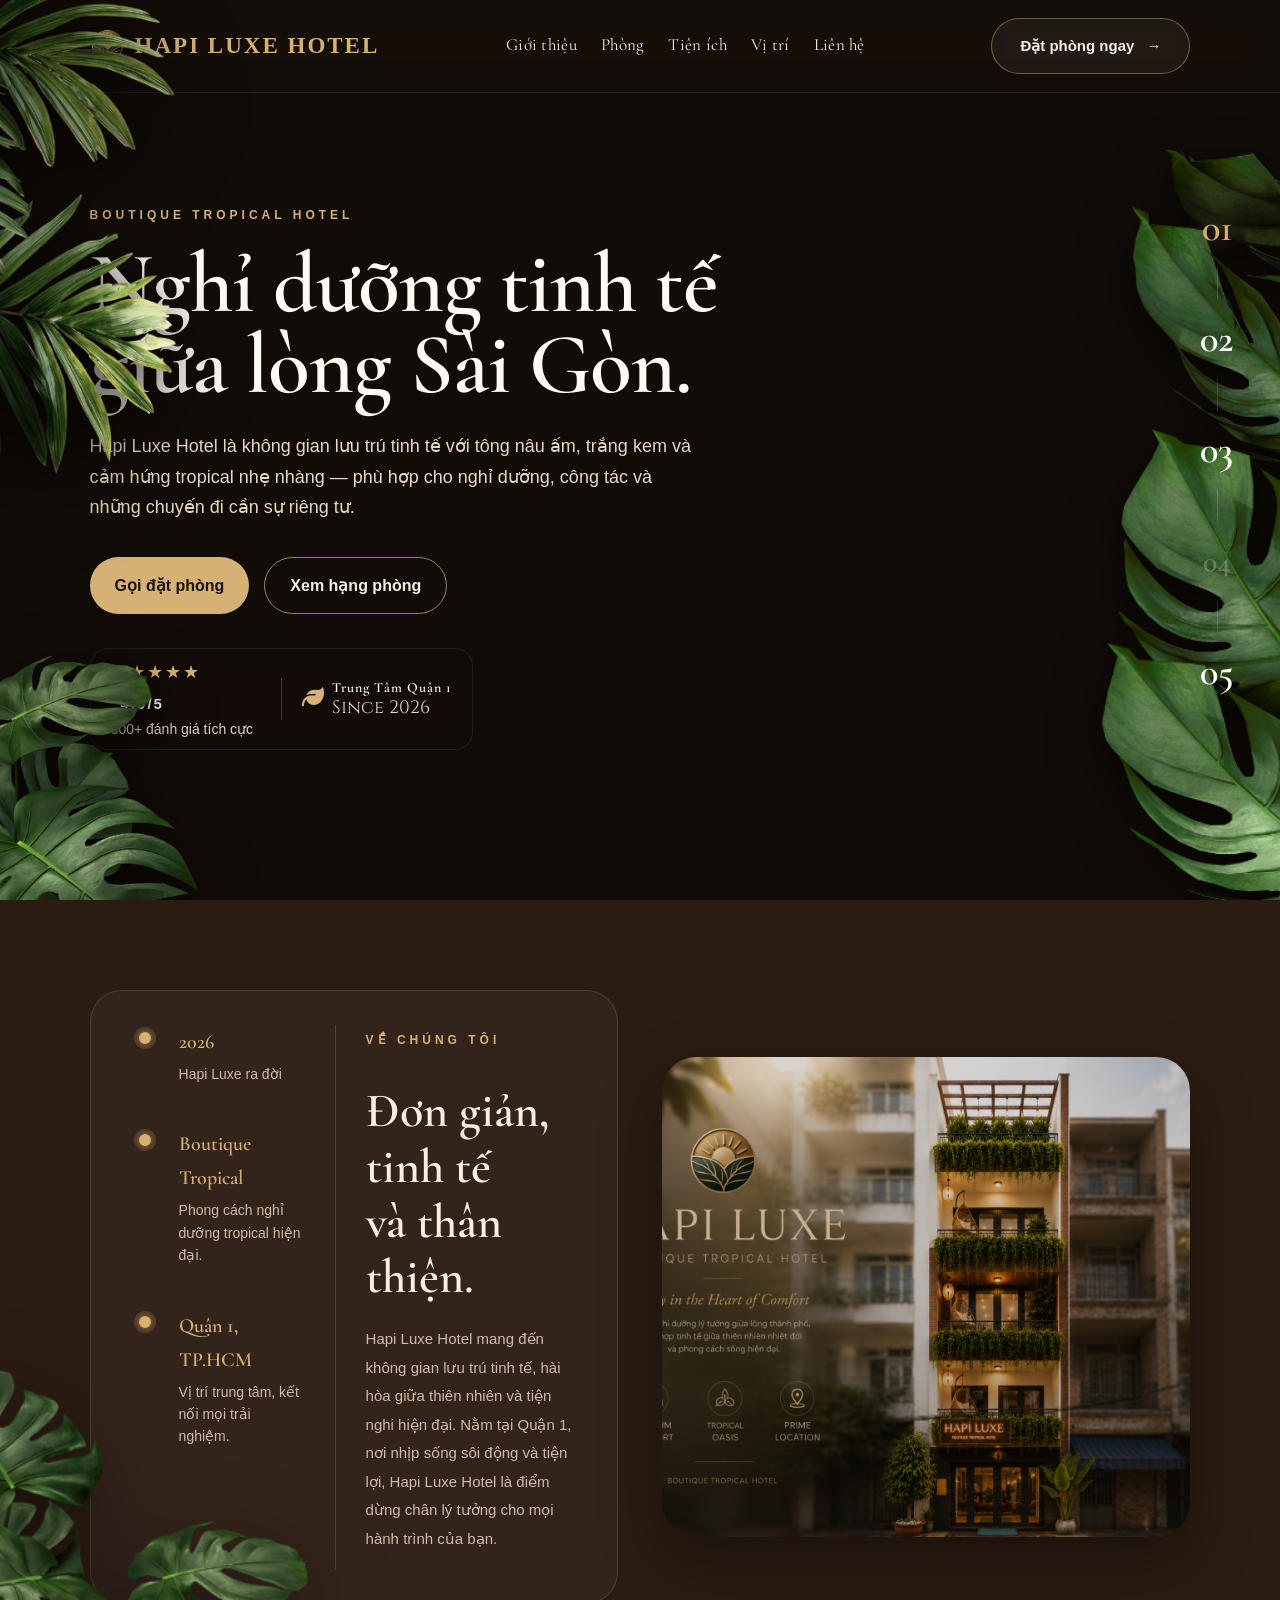
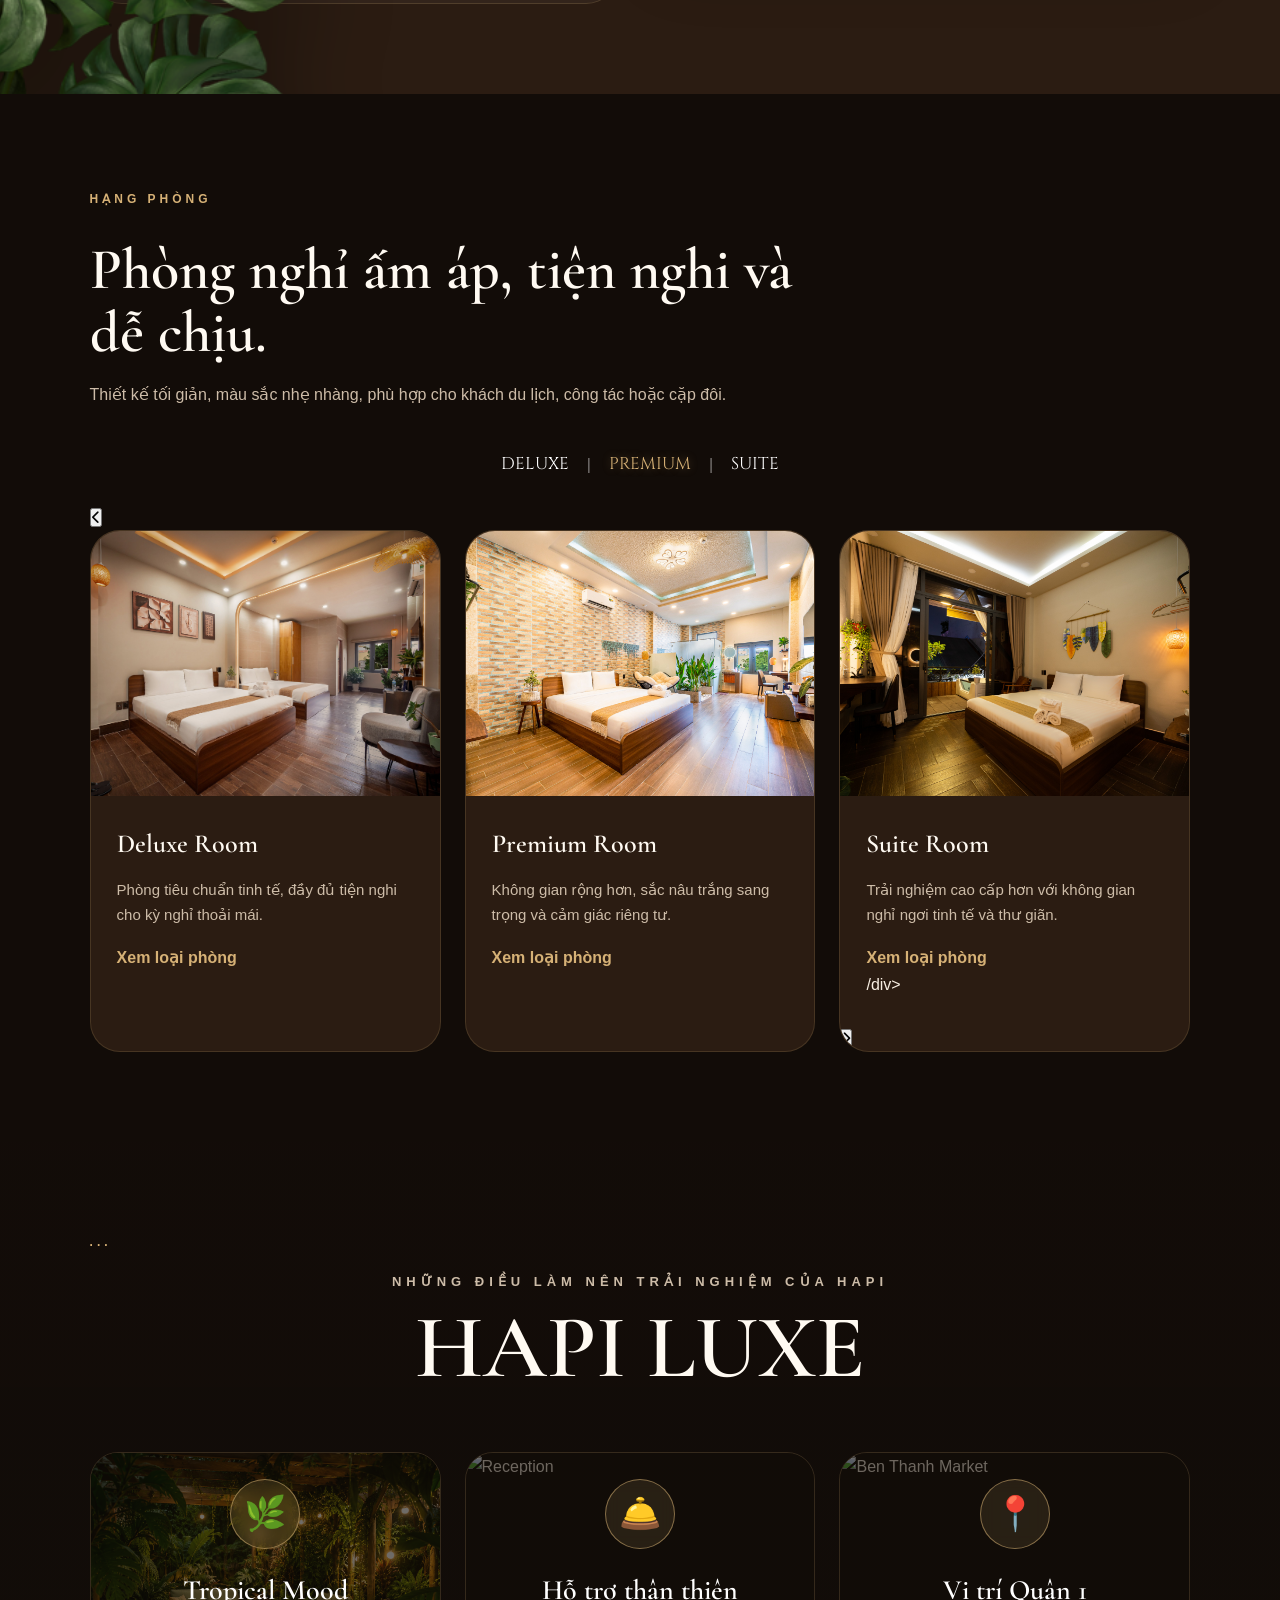
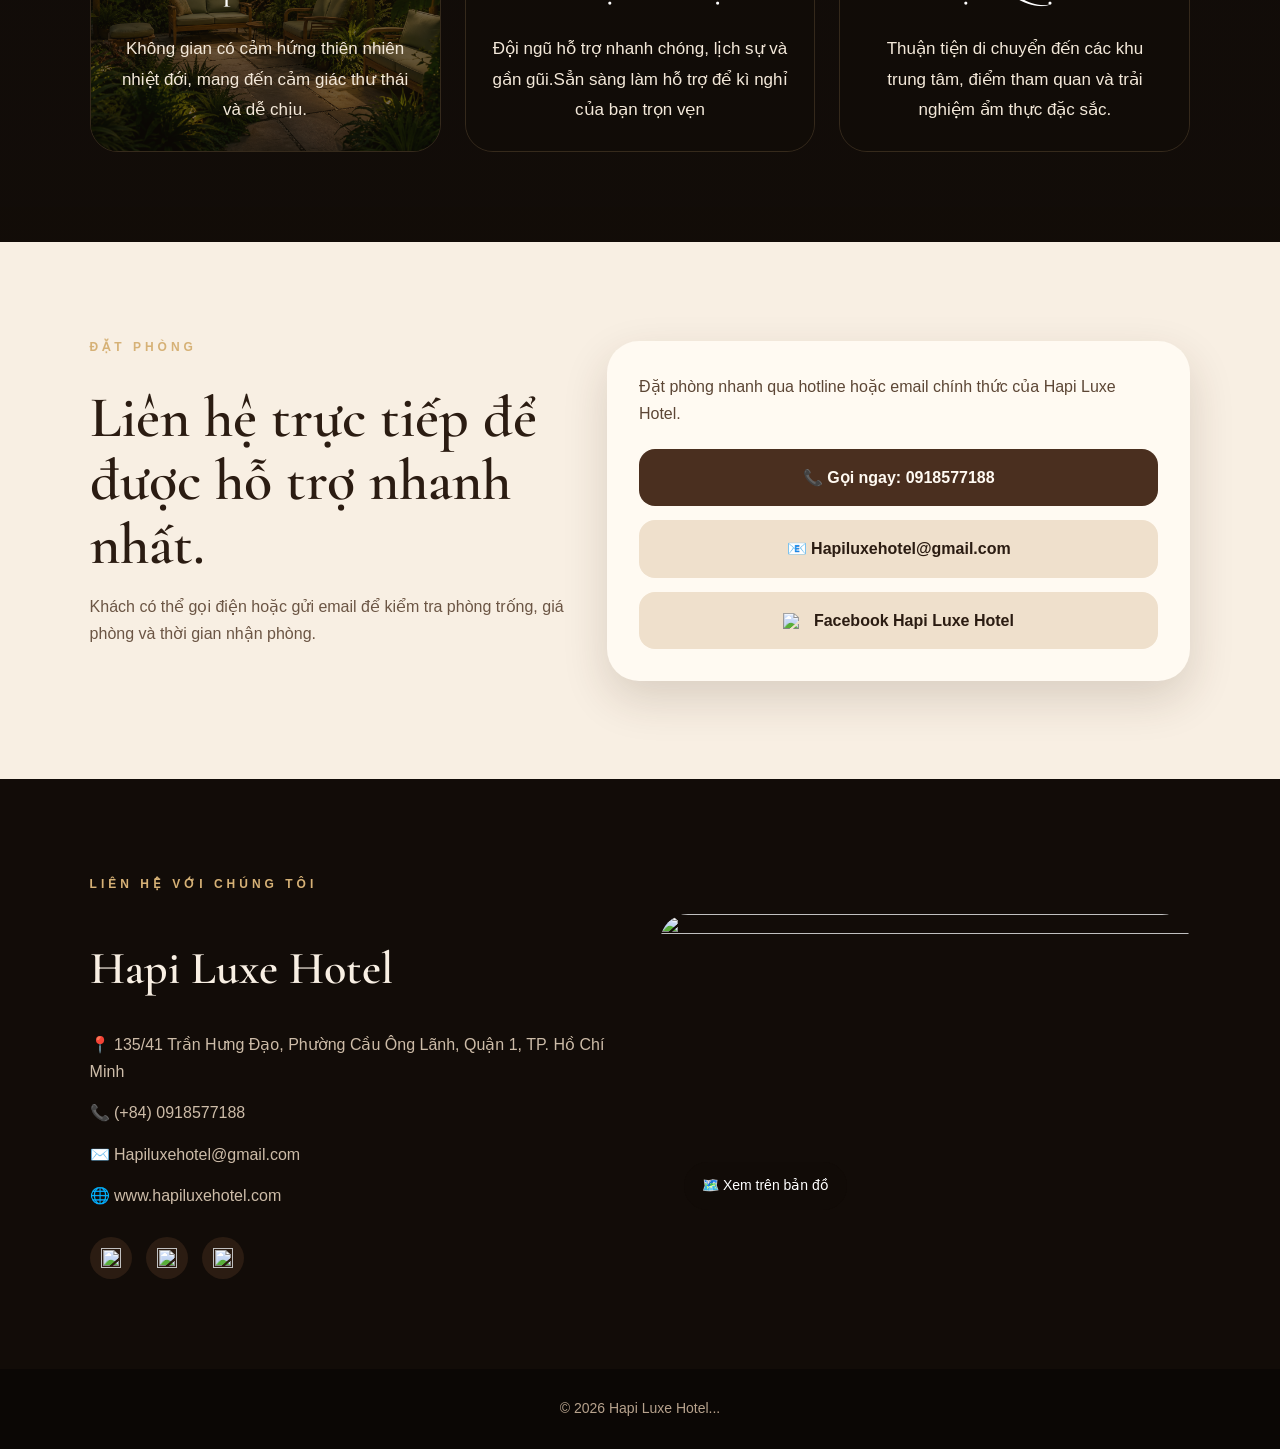
==== index.html @ 16e2edcb "Update index.html" ====
<!DOCTYPE html>
<html lang="vi">
<head>
  <link rel="stylesheet" href="https://cdnjs.cloudflare.com/ajax/libs/font-awesome/6.7.2/css/all.min.css">
  <meta charset="UTF-8" />
  <meta name="viewport" content="width=device-width, initial-scale=1.0" />
  <meta name="description" content="Hapi Luxe Hotel là boutique tropical hotel tại Quận 1, TP. Hồ Chí Minh. Không gian sang trọng, gần Bến Thành, ban công, sân thượng thư giãn và nhiều hạng phòng phù hợp cho kỳ nghỉ hoặc công tác.">

<meta name="keywords" content="Hapi Luxe Hotel, khách sạn Quận 1, boutique hotel Sài Gòn, khách sạn trung tâm TP.HCM, hotel district 1, khách sạn gần Bến Thành">

<meta name="robots" content="index, follow">

<link rel="canonical" href="https://hapiluxehotel.com/">

<link rel="icon" type="image/png" href="/logo.png">
<link rel="apple-touch-icon" href="/logo.png">

<meta property="og:type" content="website">
<meta property="og:title" content="Hapi Luxe Hotel | Boutique Tropical Hotel">
<meta property="og:description" content="Hapi Luxe Hotel mang đến không gian lưu trú tinh tế giữa trung tâm Quận 1, TP.HCM.">
<meta property="og:image" content="https://hapiluxehotel.com/logo.png">
<meta property="og:url" content="https://hapiluxehotel.com/">
<meta property="og:site_name" content="Hapi Luxe Hotel">

<title>Hapi Luxe Hotel | Boutique Tropical Hotel</title>
  <link href="https://fonts.googleapis.com/css2?family=Cormorant+Garamond:wght@400;500;600;700&display=swap" rel="stylesheet">
  <link href="https://fonts.googleapis.com/css2?family=Cinzel:wght@400;500;600;700&display=swap" rel="stylesheet">
  <style>
    :root {
      --dark: #120c08;
      --brown: #2b1c12;
      --brown-soft: #3a281b;
      --cream: #f8efe3;
      --white: #fffaf2;
      --gold: #d6b176;
      --muted: #cdbca8;
      --green: #8fae88;
    }

    * { margin: 0; padding: 0; box-sizing: border-box; }
    html { scroll-behavior: smooth; }

    body {
      font-family: 'Segoe UI', 'Be Vietnam Pro', 'Noto Sans', Arial, sans-serif;
      background: var(--dark);
      color: var(--cream);
      line-height: 1.7;
    }

    a { color: inherit; text-decoration: none; }

    .topbar {
      position: fixed;
      top: 0;
      left: 0;
      width: 100%;
      z-index: 99;
      display: flex;
      justify-content: space-between;
      align-items: center;
      padding: 18px 7%;
       background: rgba(28, 20, 14, 0.28);
    backdrop-filter: blur(18px);
    -webkit-backdrop-filter: blur(18px);
    border-bottom: 1px solid rgba(255,255,255,.08);
    transition: background .3s ease, backdrop-filter .3s ease;
}

    .brand {
      font-family: Georgia, serif;
      font-size: 23px;
      color: var(--gold);
      letter-spacing: 2px;
      font-weight: 600;
    }

    .menu {
      display: flex;
      gap: 24px;
      font-family: 'Cormorant Garamond', serif;
      font-size: 17px;
      font-weight:400;
      letter-spacing:.3px;
      color: var(--cream);
    }

    .topbar-right{
    display:flex;
    align-items:center;
    gap:40px;
}

    .book-btn{

    display:flex;
    align-items:center;
    gap:12px;

    padding:14px 28px;

    border:1px solid rgba(214,177,118,.45);

    border-radius:999px;

    background:rgba(255,255,255,.05);

    color:var(--cream);

    font-size:15px;

    font-weight:600;

    backdrop-filter:blur(10px);

    transition:.3s;

}

.book-btn:hover{

    background:var(--gold);

    color:#1b110b;

}

.book-btn span{

    transition:.3s;

}

.book-btn:hover span{

    transform:translateX(4px);

}
    
    .menu a:hover { color: var(--gold); }

    .hero {
      min-height: 100vh;
      display: flex;
      align-items: center;
      padding: 120px 7% 70px;
background:
linear-gradient(90deg,rgba(18,12,8,.72) 0%,rgba(18,12,8,.50) 38%,rgba(18,12,8,.28) 70%,rgba(18,12,8,.12) 100%),
        url('herotrang2.jpg') center/cover no-repeat;
    }

    .hero-box {
      max-width: 760px;
    }

    .label {
      display: inline-block;
      margin-bottom: 18px;
      color: var(--gold);
      letter-spacing: 4px;
      text-transform: uppercase;
      font-size: 12px;
      font-weight: bold;
    }

   h1, h2, h3 {
  font-family: 'Cormorant Garamond', serif;
  font-weight: 600;
}

    h1 {
      font-size: clamp(46px, 7vw, 86px);
      line-height: 0.95;
      letter-spacing: -1px;
      color: var(--white);
      margin-bottom: 24px;
    }

    .hero p {
      max-width: 610px;
      color: #e8d8c4;
      font-size: 18px;
      margin-bottom: 34px;
    }

    .actions {
      display: flex;
      flex-wrap: wrap;
      gap: 15px;
    }

.hero-info{

    display:flex;
    align-items:center;
    justify-content:space-between;

    gap:20px;

    margin-top:34px;

    width:fit-content;

    padding:8px 20px;

    border-radius:18px;

    background:rgba(18,12,8,.28);

    backdrop-filter:blur(14px);

    -webkit-backdrop-filter:blur(14px);

    border:1px solid rgba(255,255,255,.08);

}

.hero-rating{
    flex:1;
    display:flex;
    flex-direction:column;
}

.stars{
    color:var(--gold);
    font-size:18px;
    letter-spacing:2px;
}
    .stars span{

    color:#fff;

    font-size:15px;

    font-weight:600;

    margin-left:10px;

}
    
.rating-text{
    color:#e5d5c1;
    font-size:14px;
    line-height:1.6;
}

.rating-text strong{
    color:#fff;
}

.hero-divider{

    width:1px;
    height:42px;
    background:rgba(255,255,255,.2);

}

.hero-brand{
    flex:1;
    display:flex;
    align-items:flex-start;
    gap:8px;
}
.hero-brand i{

    font-size:22px;

    color:var(--gold);

    margin-top:6px;

}

.hero-brand strong{

    font-family: 'Cormorant Garamond', serif;

    font-size:14px;

    font-weight:600;

    color:#fff;

    letter-spacing:1px;
    white-space: nowrap;

    display:block;

    margin:0;

    line-height:1.1;

}

.hero-brand p{

    margin:2px 0 0;

    line-height:1.1;

}

.hero-brand div{

    display:flex;

    flex-direction:column;

    justify-content:center;

    font-family:'Cinzel',serif;

    color:#d6c6b3;

    font-size:13px;

    line-height:1.2;

}
    .btn {
      display: inline-flex;
      align-items: center;
      justify-content: center;
      padding: 14px 25px;
      border-radius: 999px;
      background: var(--gold);
      color: #1b110b;
      font-weight: 700;
      transition: 0.25s;
    }

    .btn.secondary {
      background: transparent;
      color: var(--cream);
      border: 1px solid rgba(214,177,118,0.7);
    }

    .btn:hover { transform: translateY(-3px); opacity: 0.92; }

    section { padding: 90px 7%; }

    .section-head {
      max-width: 760px;
      margin-bottom: 42px;
    }

    .section-head h2 {
  font-size: clamp(34px, 5vw, 58px);
  color: var(--white);
  line-height: 1.1;
  margin-top: 10px;
}

    .section-head p { color: var(--muted); margin-top: 16px; }

    .about {
      display: grid;
      grid-template-columns: 1fr 1fr;
      gap: 44px;
      align-items: center;
      background: var(--brown);
    }

    .about-card {
      padding: 34px;
      border: 1px solid rgba(214,177,118,0.18);
      border-radius: 32px;
      background: rgba(255,250,242,0.04);
    }

    .about-card p { color: var(--muted); margin-bottom: 16px; }

    .about-img {
  min-height: 480px;
  border-radius: 34px;
  background:
    linear-gradient(rgba(18,12,8,0.15), rgba(18,12,8,0.35)),
    url('about.jpg') center/cover;
  box-shadow: 0 25px 60px rgba(0,0,0,0.35);
}
.about-inner{
display:grid;
grid-template-columns:180px 1px 1fr;
column-gap:30px;
align-items:start;
height:100%;
}

.about-timeline{
position:relative;
padding-left:30px;
}

Tiếp

.about-timeline::before{

    content:"";

    position:absolute;

    left:12px;

    top:0;

    bottom:0;

    width:2px;

    background:rgba(214,177,118,.45);

}
.timeline-item{
    position:relative;
    padding-left:24px;
    margin-bottom:42px;
}

.timeline-item::before{

    content:"";

    position:absolute;

    left:-18px;

    top:5px;

    width:12px;
    height:12px;

    border-radius:50%;

    background:var(--gold);

    border:2px solid #6b4a28;

    box-shadow:0 0 0 3px rgba(214,177,118,.18);

}

.timeline-item h4{

font-family:'Cormorant Garamond',serif;

font-size:20px;

font-weight:600;

color:var(--gold);

margin-bottom:4px;

}

.timeline-item p{

font-size:14px;

line-height:1.6;

color:#cdbca8;

max-width:140px;

}

.about-divider{

width:1px;

background:rgba(214,177,118,.22);

align-self:stretch;

}

Tiếp

.about-content{

    padding-top:6px;

    max-width:470px;

}

.about-content h2{
    font-size:48px;     
    line-height:1.15;
    margin:16px 0 20px;
    max-width:360px;
}

.about-content p{

    font-size:15px;

    line-height:1.9;

    max-width:400px;

    color:#cdbca8;

}
    .rooms-grid, .services-grid {
      display: grid;
      grid-template-columns: repeat(3, 1fr);
      gap: 24px;
    }

    .service{
    position:relative;
    overflow:hidden;
    border-radius:28px;
    border:1px solid rgba(214,177,118,.18);
    background:none;
    min-height:300px;
}

.room{

    background:var(--brown);

    border-radius:30px;

    overflow:hidden;

    border:1px solid rgba(214,177,118,.16);

    transition:.35s;

    cursor:pointer;

}

.room:hover{
  transform:translateY(-8px);
  box-shadow:0 28px 60px rgba(0,0,0,0.35);
}

    .room img {
      width: 100%;
      height: 265px;
      object-fit: cover;
      display: block;
    }

    .room-body{
    padding:26px;
}

    h3 { font-size: 26px; color: var(--white); margin-bottom: 10px; }
    .room p, .service p { color: var(--muted); font-size: 15px; }
    .price { margin-top: 16px; color: var(--gold); font-weight: 700; }

    .services {
      background:
        linear-gradient(rgba(18,12,8,0.9), rgba(18,12,8,0.94)),
        url('https://images.unsplash.com/photo-1540541338287-41700207dee6?auto=format&fit=crop&w=1800&q=85') center/cover fixed;
    }
.services-head{

    max-width:100%;
    margin-bottom:60px;

}

.services-head .label{

    display:block;

}

.service-subtitle{

    text-align:center;

    color:var(--gold);

    font-size:13px;

    font-weight:700;

    letter-spacing:5px;

    text-transform:uppercase;

    margin-top:-8px;

    margin-bottom:10px;

}

.services-head h2{

    text-align:center;

    font-family:'Cormorant Garamond',serif;

    font-size:clamp(60px,7vw,90px);

    line-height:1;

}
   .service-top{
display:flex;
flex-direction:column;
align-items:center;
gap:18px;
margin-bottom:20px;
}

.service-icon{

width:70px;
height:70px;

border-radius:50%;

display:flex;
align-items:center;
justify-content:center;

font-size:34px;

background:rgba(214,177,118,.12);

border:1px solid rgba(214,177,118,.55);

backdrop-filter:blur(8px);

}
.service h3{
    font-size:28px;
    margin:0;
    color:#fff;
}
    .service p{

color:#f3e8d9;

font-size:17px;

line-height:1.8;

max-width:300px;

}
.service-top h3{
  margin:0;
}
   .service img{
    position:absolute;
    inset:0;
    width:100%;
    height:100%;
    object-fit:cover;
}
.service::before{
    content:"";
    position:absolute;
    inset:0;
    background:rgba(18,12,8,0.60);
    z-index:1;
}
.service-content{
    position:absolute;
    inset:0;
    z-index:2;

    display:flex;
    flex-direction:column;
    justify-content:center;
    align-items:center;

    text-align:center;

    padding:25px;
}

    .booking {
      background: var(--cream);
      color: var(--brown);
      display: grid;
      grid-template-columns: 0.9fr 1.1fr;
      gap: 40px;
      align-items: center;
    }

    .booking .section-head h2 { color: var(--brown); }
    .booking .section-head p { color: #6b5544; }

    .booking-card {
      background: var(--white);
      border-radius: 32px;
      padding: 32px;
      box-shadow: 0 18px 45px rgba(63,39,21,0.16);
    }

    .booking-card p {
      color: #5c4635;
      margin-bottom: 22px;
    }

    .contact-buttons {
      display: grid;
      gap: 14px;
    }

    .contact-buttons a {
      display: block;
      padding: 15px 18px;
      border-radius: 16px;
      background: #4a2f1f;
      color: var(--white);
      font-weight: 700;
      text-align: center;
    }

    .contact-buttons a.light {
      background: #efe0cc;
      color: #2b1c12;
    }
.contact{
  padding:90px 7%;
  background:#120c08;
}

.contact-modern{
  display:grid;
  grid-template-columns:1fr 1fr;
  gap:40px;
  align-items:center;
}

.contact-info{
  color:#f8efe3;
}

.contact-info h2{
  font-size:46px;
  margin:16px 0 24px;
}

.contact-info p{
  color:#cdbca8;
  margin-bottom:14px;
  font-size:16px;
}

.socials{
  display:flex;
  gap:14px;
  margin-top:28px;
}

.socials a{
  width:42px;
  height:42px;
  border-radius:50%;
  background:#2b1c12;
  display:flex;
  align-items:center;
  justify-content:center;
  transition:0.3s;
}

.socials a:hover{
  transform:translateY(-4px);
  background:#3a281b;
}

.socials img{
  width:20px;
  height:20px;
}

.contact-map{
  position:relative;
  border-radius:28px;
  overflow:hidden;
  display:block;
  min-height:320px;
}

.contact-map img{
  width:100%;
  height:100%;
  object-fit:cover;
  transition:0.4s;
}

.contact-map:hover img{
  transform:scale(1.05);
}

.map-button{
  position:absolute;
  left:24px;
  bottom:24px;
  background:rgba(18,12,8,0.8);
  color:white;
  padding:12px 18px;
  border-radius:999px;
  font-size:14px;
  backdrop-filter:blur(10px);
}

@media(max-width:900px){

  .contact-modern{
    grid-template-columns:1fr;
    /* ---------- ABOUT ---------- */

.about{

    gap:28px;

}

.about-card{

    padding:24px;

    border-radius:24px;

}

.about-inner{

    display:flex;

    flex-direction:column;

    gap:28px;

}

.about-divider{

    display:none;

}

.about-timeline{

    padding-left:18px;

}

.about-timeline::before{

    left:6px;

}

.timeline-item{

    margin-bottom:26px;

    padding-left:18px;

}

.timeline-item::before{

    left:-12px;

}

.timeline-item h4{

    font-size:18px;

}

.timeline-item p{

    max-width:100%;

    font-size:14px;

}

.about-content{

    max-width:100%;

    padding-top:0;

}

.about-content h2{

    font-size:38px;

    max-width:100%;

}

.about-content p{

    max-width:100%;

    font-size:15px;

}

.about-img{

    min-height:300px;

}

.about-leaf{

    width:220px;

    left:-80px;

    bottom:-60px;

    opacity:.75;
  
.about-inner{
    display:block !important;
}
  .about-content{
    max-width:100% !important;
    margin-top:28px;
}

.about-divider{
    display:none !important;
}
  }
 }
}
   /* ===== ROOM MODAL ===== */

.room-modal{
    position:fixed;
    inset:0;
    display:none;
    justify-content:center;
    align-items:center;

    width:100%;
    height:100vh;

    background:rgba(0,0,0,.75);
    backdrop-filter:blur(8px);

    z-index:99999;
}

.room-modal.show{
    display:flex;
}
/* ===========================
   GALLERY MODAL
=========================== */

.gallery-modal{

    position:fixed;
    inset:0;

    display:none;
    justify-content:center;
    align-items:center;

    background:rgba(0,0,0,.88);
    backdrop-filter:blur(10px);

    z-index:100000;

}

.gallery-modal.show{

    display:flex;

}

.gallery-modal img{

    width:min(1100px,88vw);
    max-height:82vh;

    object-fit:cover;

    border-radius:22px;

    box-shadow:0 30px 80px rgba(0,0,0,.45);

}

.gallery-close{

    position:absolute;

    top:28px;
    right:34px;

    background:none;
    border:none;

    color:#fff;

    font-size:42px;

    cursor:pointer;

}

.gallery-prev,
.gallery-next{

    position:absolute;

    top:50%;

    transform:translateY(-50%);

    width:58px;
    height:58px;

    border:none;

    border-radius:50%;

    background:rgba(255,255,255,.10);

    color:white;

    font-size:20px;

    cursor:pointer;

    transition:.25s;

}

.gallery-prev:hover,
.gallery-next:hover{

    background:rgba(255,255,255,.22);

}

.gallery-prev{

    left:40px;

}

.gallery-next{

    right:40px;

}

.gallery-title{

    position:absolute;

    bottom:40px;

    left:50%;

    transform:translateX(-50%);

    font-family:'Cinzel',serif;

    font-size:24px;

    color:white;

    letter-spacing:2px;

}
.room-modal-content{

width:min(1200px,92%);
max-height:90vh;

overflow-y:auto;

background:#2b1c12;

border-radius:28px;

padding:45px;

position:relative;
}

@keyframes popup{

from{
opacity:0;
transform:translateY(20px) scale(.95);
}

to{
opacity:1;
transform:none;
}

}

.modal-close{

position:absolute;

top:20px;
right:25px;

background:none;

border:none;

font-size:42px;

color:#fff;

cursor:pointer;

}

.modal-room-grid{

    margin-top:35px;

    display:flex;

    justify-content:center;

    flex-wrap:wrap;

    gap:28px;

}

.select-room-card{

    width:320px;

    background:#3a281b;

    border-radius:22px;

    padding:18px;

    transition:.3s;

}
.select-room-card img{

    width:100%;

    height:180px;

    object-fit:cover;

    border-radius:18px;

    display:block;

    margin-bottom:18px;

}
    .room-info{

    display:flex;

    flex-wrap:wrap;

    gap:8px;

    margin:16px 0;

}

.room-info span{

    background:rgba(214,177,118,.15);

    color:#e8d8c4;

    padding:6px 10px;

    border-radius:999px;

    font-size:14px;

}
.select-room-card:hover{

transform:translateY(-8px);

}

.room-thumb{

height:180px;

background:#5a402d;

border-radius:18px;

margin-bottom:18px;

}

.select-room-card h3{

margin:10px 0;

font-size:24px;

}

.select-room-card p{

color:#d8c7b0;

line-height:1.7;

margin-bottom:20px;

}
.select-room-card button{

    width:100%;

    margin-top:18px;

    padding:16px;

    border:none;

    border-radius:999px;

    background:var(--gold);

    color:#120c08;

    font-size:16px;

    font-weight:700;

    cursor:pointer;

    transition:.3s;

}

.select-room-card button:hover{

    transform:translateY(-2px);

    opacity:.92;

}
  .section-nav{

    position:fixed;

    right:42px;

    top:50%;

    transform:translateY(-50%);

    display:flex;

    flex-direction:column;

    align-items:center;

    gap:14px;

    z-index:9999;

}

.section-nav span{

    width:1px;

    height:32px;

    background:rgba(255,255,255,.15);

    transition:.35s;

}

.section-nav a{

    width:42px;

    text-align:center;

    font-family:'Cormorant Garamond',serif;

    font-size:30px;

    font-weight:600;

    text-decoration:none;

    color:#ffffff;

    opacity:.25;

    transition:.35s;

}

.section-nav a.active{

    color:var(--gold);

    opacity:1;

    transform:scale(1.28);

    text-shadow:0 0 18px rgba(214,177,118,.65);

}
    footer {
      padding: 28px 7%;
      text-align: center;
      color: #b7a28d;
      background: #0b0705;
      font-size: 14px;
    }
/* ===========================
   DECOR LEAVES
=========================== */

.hero,
.about{
    position:relative;
    overflow:hidden;
}



/* About */

.about-leaf{

    position:absolute;

    left:-90px;

    bottom:-95px;

    width:420px;

    z-index:5;

    pointer-events:none;

}

.about-leaf img{
    width:100%;
    display:block;
    filter:
        drop-shadow(0 25px 45px rgba(0,0,0,.4));
}
    .hero-box{ position:relative; z-index:3; }
.hero-leaf-deco{ position:absolute; inset:0; pointer-events:none; }

.hero-leaf-top{
    position:absolute; top:150px; right:-100px; width:760px; z-index:3;
    filter: drop-shadow(0 20px 26px rgba(0,0,0,.5)) drop-shadow(0 4px 10px rgba(0,0,0,.3));
    animation: heroLeafTopFloat 7s ease-in-out infinite;
}
.hero-leaf-top img{ width:100%; display:block; }

.hero-leaf-back{
    position:absolute; bottom:-35px; left:-25px; width:130px; z-index:1; opacity:.45;
    filter: blur(1.5px) brightness(.75) drop-shadow(0 18px 24px rgba(0,0,0,.35));
    animation: heroLeafBackFloat 9s ease-in-out infinite;
}
.hero-leaf-back img{ width:100%; display:block; }
.edge-leaf-left{
    position:absolute;
    top:-10px;
    left:-300px;
    width:580px;
    z-index:150;
    pointer-events:none;
    filter: drop-shadow(0 25px 40px rgba(0,0,0,.55)) drop-shadow(0 6px 12px rgba(0,0,0,.35));
    animation: edgeLeafFloat 8s ease-in-out infinite;
}
.edge-leaf-left img{ width:100%; display:block; }

@keyframes edgeLeafFloat{
    0%,100%{ transform: translateY(0) rotate(-3deg); }
    50%{ transform: translateY(12px) rotate(-1deg); }
}

@media (max-width: 900px){
    .edge-leaf-left{ width:180px; left:-40px; }
}
@keyframes heroLeafTopFloat{
    0%,100%{ transform: translateY(0) rotate(158deg) scaleX(-1); }
    50%{ transform: translateY(-14px) rotate(163deg) scaleX(-1); }
}
@keyframes heroLeafBackFloat{
    0%,100%{ transform: translateY(0) rotate(-8deg); }
    50%{ transform: translateY(10px) rotate(-4deg); }
}
    .hero-leaf-bottom-left{
    position:absolute;
    bottom:-60px;
    left:-250px;
    width:470px;
    z-index:4;
    pointer-events:none;
    filter: drop-shadow(0 22px 32px rgba(0,0,0,.5)) drop-shadow(0 5px 10px rgba(0,0,0,.3));
    animation: bottomLeftLeafFloat 8.5s ease-in-out infinite;
}
.hero-leaf-bottom-left img{ width:100%; display:block; }

@keyframes bottomLeftLeafFloat{
    0%,100%{ transform: translateY(0) rotate(0deg); }
    50%{ transform: translateY(-8px) rotate(2deg); }
}

@media (max-width: 900px){
    .hero-leaf-bottom-left{ width:120px; left:30px; bottom:-20px; }
}
    /* Hero decor leaves */

   /* =====================================================
   MOBILE RESPONSIVE
===================================================== */
.room-tabs{
    display:flex;
    justify-content:center;
    align-items:center;
    gap:18px;
    margin:12px 0 24px;
}

.room-tab{
    font-family:'Cinzel',serif;
    font-size:17px;
    color:#ffffff;
    cursor:pointer;
    transition:.3s;
}

.room-tab.active{
    color:#d6b176;
    text-shadow:0 0 8px rgba(214,177,118,.35);
}

.divider{
    color:rgba(255,255,255,.45);
}
@media (max-width:900px){
/* ===== ABOUT MOBILE ===== */

.about{

    display:grid;

    grid-template-columns:1fr;

    gap:32px;

}

.about-card{

    width:100%;

    padding:24px;

}

.about-inner{

    display:grid;

    grid-template-columns:1fr;

    row-gap:28px;

}

.about-divider{

    display:none;

}

.about-content{

    max-width:100%;

}

.about-content h2{

    max-width:100%;

    font-size:38px;

}

.about-content p{

    max-width:100%;

}

.timeline-item p{

    max-width:100%;

}

.about-img{

    width:100%;

    min-height:320px;

}
    /* Ẩn menu desktop */
    .menu{
        display:none;
    }

    /* Ẩn thanh số bên phải */
    .section-nav{
        display:none;
    }

    /* ---------- HEADER ---------- */

    .topbar{

        padding:16px 22px;

    }

    .brand{

        font-size:18px;

        letter-spacing:1px;

    }

    .brand img{

        height:30px !important;

    }

    .book-btn{

        padding:10px 18px;

        font-size:13px;

        gap:8px;

    }

    /* ---------- HERO ---------- */

    .hero{

        min-height:auto;

        padding:120px 22px 70px;

    }

    .hero-box{

        max-width:100%;

    }

    h1{

        font-size:52px;

        line-height:1.05;

    }

    .hero p{

        font-size:16px;

        max-width:100%;

    }

    .actions{

        flex-direction:column;

        align-items:stretch;

    }

    .actions .btn{

        width:100%;

    }

    .hero-info{

        width:100%;

        flex-direction:column;

        align-items:flex-start;

        gap:16px;

        padding:18px;

    }

    .hero-divider{

        width:100%;

        height:1px;

    }

    /* ---------- GRID ---------- */

    .about,

    .booking,

    .contact-modern{

        grid-template-columns:1fr;

    }

    .services-grid{
    grid-template-columns:1fr;
}
.rooms-wrapper{

    position:relative;

}
  .room-arrow{

    position:absolute;

    top:50%;

    transform:translateY(-50%);

    width:42px;

    height:42px;

    border:none;

    border-radius:50%;

    background:rgba(43,28,18,.45);

    backdrop-filter:blur(12px);

    color:#fff;

    display:flex;

    align-items:center;

    justify-content:center;

    cursor:pointer;

    z-index:20;

}

.room-prev{

    left:8px;

}

.room-next{

    right:8px;

}
.rooms-slider{
    overflow-x:auto;
    -webkit-overflow-scrolling:touch;
    scroll-snap-type:x mandatory;
    scrollbar-width:none;
}

.rooms-slider::-webkit-scrollbar{
    display:none;
}

.rooms-slider{
    overflow-x:auto;
    overflow-y:hidden;
    scroll-snap-type:x mandatory;
    -webkit-overflow-scrolling:touch;
    scrollbar-width:none;
}

.rooms-slider::-webkit-scrollbar{
    display:none;
}

.rooms-grid{
    display:flex;
    align-items:center;
    gap:22px;

    padding:0 calc(50vw - 160px);

    width:max-content;
}

.room{
    flex:0 0 320px;

    scroll-snap-align:center;

    transform:scale(.90);

    opacity:.55;

    transition:.35s;
}
  
  .room.active{
    transform:scale(1);
    opacity:1;
    z-index:10;
}
    .about-img{

        min-height:340px;

    }

}
  </style>
 <script type="application/ld+json">
{
  "@context": "https://schema.org",
  "@type": "Hotel",
  "@id": "https://hapiluxehotel.com/#hotel",
  "name": "Hapi Luxe Hotel",
  "url": "https://hapiluxehotel.com",
  "logo": "https://hapiluxehotel.com/logo.png",
  "image": "https://hapiluxehotel.com/logo.png",
  "telephone": "+84918577188",
  "email": "Hapiluxehotel@gmail.com",
  "address": {
    "@type": "PostalAddress",
    "streetAddress": "135/41 Trần Hưng Đạo",
    "addressLocality": "Quận 1",
    "addressRegion": "TP. Hồ Chí Minh",
    "postalCode": "700000",
    "addressCountry": "VN"
  },
  "sameAs": [
    "https://www.facebook.com/share/1Dn7LBtDuQ/",
    "https://www.tiktok.com/@hapiluxehotel68"
  ]
}
</script>
</head>
<body>
  <div class="edge-leaf-left"><img src="images/decor/leaf-left2.png" alt=""></div>
  <nav class="topbar">
    <a href="#top" class="brand" style="display:flex; align-items:center; gap:10px;">
  <img src="logo.png" style="height:35px;">
  HAPI LUXE HOTEL
</a>
    <div class="menu">
      <a href="#about">Giới thiệu</a>
      <a href="#rooms">Phòng</a>
      <a href="#services">Tiện ích</a>
      <a href="#contact">Vị trí</a>
      <a href="#contact">Liên hệ</a>
    </div>

    <a href="#booking" class="book-btn">
        Đặt phòng ngay
        <span>→</span>
    </a>
    
</nav>

<div class="section-nav">

    <a href="#top" class="active">01</a>
    <span></span>

    <a href="#about">02</a>
    <span></span>

    <a href="#rooms">03</a>
    <span></span>

    <a href="#services">04</a>
    <span></span>

    <a href="#contact">05</a>

</div>

<header class="hero" id="top">
<div class="hero-leaf-deco">
  <div class="hero-leaf-top"><img src="images/decor/leaf-right2.png" alt=""></div>
  <div class="hero-leaf-back"><img src="images/decor/about-leaf.png" alt=""></div>
<div class="hero-leaf-bottom-left"><img src="images/decor/leaf-leftback.png" alt=""></div>
</div>
    <div class="hero-box">
      <span class="label">Boutique Tropical Hotel</span>
      <h1>Nghỉ dưỡng tinh tế giữa lòng Sài Gòn.</h1>
      <p>Hapi Luxe Hotel là không gian lưu trú tinh tế với tông nâu ấm, trắng kem và cảm hứng tropical nhẹ nhàng — phù hợp cho nghỉ dưỡng, công tác và những chuyến đi cần sự riêng tư.</p>
      <div class="actions">
        <a class="btn" href="tel:0948162828">Gọi đặt phòng</a>
        <a class="btn secondary" href="#rooms">Xem hạng phòng</a>
</div>

<!-- THÊM NGAY DƯỚI ĐÂY -->
<div class="hero-info">

    <div class="hero-rating">
       <div class="stars">
★★★★★
<span>4.9/5</span>
</div>
<div class="rating-text">
            300+ đánh giá tích cực
        </div>

    </div>

    <div class="hero-divider"></div>

    <div class="hero-brand">

        <i class="fa-solid fa-leaf"></i>

        <div>
            <strong>Trung Tâm Quận 1</strong>
            <p>Since 2026</p>
        </div>

    </div>

</div>
      
    </div>
  </header>

  <section class="about" id="about">
    <div class="about-leaf">
    <img src="images/decor/about-leaf.png" alt="">
</div>
    <div class="about-card">
     <div class="about-inner">

    <div class="about-timeline">

        <div class="timeline-item">

            <div>
                <h4>2026</h4>
                <p>Hapi Luxe ra đời</p>
            </div>
        </div>

        <div class="timeline-item">

            <div>
                <h4>Boutique Tropical</h4>
                <p>Phong cách nghỉ dưỡng tropical hiện đại.</p>
            </div>
        </div>

        <div class="timeline-item">

            <div>
                <h4>Quận 1, TP.HCM</h4>
                <p>Vị trí trung tâm, kết nối mọi trải nghiệm.</p>
            </div>
        </div>

    </div>

    <div class="about-divider"></div>

    <div class="about-content">

        <span class="label">VỀ CHÚNG TÔI</span>

        <h2>Đơn giản, tinh tế<br>và thân thiện.</h2>

        <p>
            Hapi Luxe Hotel mang đến không gian lưu trú tinh tế,
            hài hòa giữa thiên nhiên và tiện nghi hiện đại.
            Nằm tại Quận 1, nơi nhịp sống sôi động và tiện lợi,
            Hapi Luxe Hotel là điểm dừng chân lý tưởng
            cho mọi hành trình của bạn.
        </p>

    </div>

</div>
    </div>
    <div class="about-img" aria-label="Không gian khách sạn"></div>
  </section>

  <section id="rooms">
    <div class="section-head">
      <span class="label">Hạng phòng</span>
      <h2>Phòng nghỉ ấm áp, tiện nghi và dễ chịu.</h2>
      <p>Thiết kế tối giản, màu sắc nhẹ nhàng, phù hợp cho khách du lịch, công tác hoặc cặp đôi.</p>
    </div>
    <div class="room-tabs">
    <span class="room-tab active">DELUXE</span>
    <span class="divider">|</span>
    <span class="room-tab">PREMIUM</span>
    <span class="divider">|</span>
    <span class="room-tab">SUITE</span>
</div>
  <div class="rooms-wrapper">

    <button class="room-arrow room-prev">
        <i class="fa-solid fa-chevron-left"></i>
    </button>

    <div class="rooms-slider">

        <div class="rooms-grid">
      <div class="room deluxe-card">
  <img src="images/Ava3hang/Avadeluxe.jpg" alt="Deluxe Room">
  <div class="room-body">
    <h3>Deluxe Room</h3>
          <p>Phòng tiêu chuẩn tinh tế, đầy đủ tiện nghi cho kỳ nghỉ thoải mái.</p>
          <div class="price">Xem loại phòng</div>
        </div>
        
     </div> 
      
      <div class="room premium-card">
        <img src="images/Ava3hang/Avapremium.jpg" alt="Deluxe Room">
        <div class="room-body">
          <h3>Premium Room</h3>
          <p>Không gian rộng hơn, sắc nâu trắng sang trọng và cảm giác riêng tư.</p>
          <div class="price">Xem loại phòng</div>
        </div>
        
      </div>
      
      <div class="room suite-card">
        <img src="images/Ava3hang/Avasuite.JPG" alt="Deluxe Room">
        <div class="room-body">
           <h3>Suite Room</h3>
          <p>Trải nghiệm cao cấp hơn với không gian nghỉ ngơi tinh tế và thư giãn.</p>
          <div class="price">Xem loại phòng</div>
        /div>
    </div>

    <button class="room-arrow room-next">
        <i class="fa-solid fa-chevron-right"></i>
    </button>

</div>
</section>

  <section class="services" id="services">
    <div class="section-head services-head">
        <span class="label">...</span>

        <p class="service-subtitle">
            NHỮNG ĐIỀU LÀM NÊN TRẢI NGHIỆM CỦA HAPI
        </p>

        <h2>HAPI LUXE</h2>
    </div>
    <div class="services-grid">
<div class="service tropical-card">

  <img src="images/tropicalmood.png" alt="Tropical Mood">

<div class="service-content">

  <div class="service-top">
    <div class="service-icon">🌿</div>
    <h3>Tropical Mood</h3>
  </div>

  <p>Không gian có cảm hứng thiên nhiên nhiệt đới, mang đến cảm giác thư thái và dễ chịu.</p>

</div>

</div>
      
     <div class="service support-card">

  <img src="https://www.foodrepublic.com/img/gallery/room-service-etiquette-tips-you-need-for-a-luxury-experience/call-ahead-for-custom-orders-1698258771.jpg" alt="Reception">

  <div class="service-content">

  <div class="service-top">
    <div class="service-icon">🛎️</div>
    <h3>Hỗ trợ thân thiện</h3>
  </div>

  <p>Đội ngũ hỗ trợ nhanh chóng, lịch sự và gần gũi.Sẳn sàng làm hỗ trợ để kì nghỉ của bạn trọn vẹn</p>

</div>

</div>
<div class="service location-card"> 

  <img src="https://images.unsplash.com/photo-1583417319070-4a69db38a482?q=80&w=1200&auto=format&fit=crop" alt="Ben Thanh Market">

  <div class="service-content">

  <div class="service-top">
    <div class="service-icon">📍</div>
    <h3>Vị trí Quận 1</h3>
  </div>

  <p>Thuận tiện di chuyển đến các khu trung tâm, điểm tham quan và trải nghiệm ẩm thực đặc sắc.</p>

</div>

</div>
  </section>

  <section class="booking" id="booking">
    <div class="section-head">
      <span class="label">Đặt phòng</span>
      <h2>Liên hệ trực tiếp để được hỗ trợ nhanh nhất.</h2>
      <p>Khách có thể gọi điện hoặc gửi email để kiểm tra phòng trống, giá phòng và thời gian nhận phòng.</p>
    </div>
    <div class="booking-card">
      <p>Đặt phòng nhanh qua hotline hoặc email chính thức của Hapi Luxe Hotel.</p>
      <div class="contact-buttons">
        <a href="tel:0918577188">📞 Gọi ngay: 0918577188</a>
        <a class="light" href="mailto:Hapiluxehotel@gmail.com">📧 Hapiluxehotel@gmail.com</a>
        <a class="light" href="https://www.facebook.com/share/1Dn7LBtDuQ/" target="_blank">
  <img src="https://cdn-icons-png.flaticon.com/512/124/124010.png" 
       style="height:18px; vertical-align:middle; margin-right:10px;">
  Facebook Hapi Luxe Hotel
</a>
      </div>
    </div>
  </section>

  <section class="contact" id="contact">

  <div class="contact-modern">

    <!-- LEFT -->
    <div class="contact-info">

      <span class="label">Liên hệ với chúng tôi</span>

      <h2>Hapi Luxe Hotel</h2>

      <p>📍 135/41 Trần Hưng Đạo, Phường Cầu Ông Lãnh, Quận 1, TP. Hồ Chí Minh</p>

      <p>📞 (+84) 0918577188</p>

      <p>✉️ Hapiluxehotel@gmail.com</p>

      <p>🌐 www.hapiluxehotel.com</p>

      <div class="socials">

        <a href="https://www.facebook.com/share/1Dn7LBtDuQ/">
          <img src="https://cdn-icons-png.flaticon.com/512/733/733547.png">
        </a>

        <a href="https://instagram.com" target="_blank">
          <img src="https://cdn-icons-png.flaticon.com/512/2111/2111463.png">
        </a>

        <a href="https://www.tiktok.com/@hapiluxehotel68?_r=1&_t=ZS-96I9Gov3n2Q">
          <img src="https://cdn-icons-png.flaticon.com/512/3046/3046121.png">
        </a>

      </div>

    </div>

    <!-- RIGHT -->
    <a class="contact-map"
       href="https://www.google.com/maps/place/Hapi+Luxe+Hotel/@10.7658644,106.6953198,53m/data=!3m1!1e3!4m6!3m5!1s0x31752fa6061ae09f:0xc3d6ddf21d44b511!8m2!3d10.7658266!4d106.6955343!16s%2Fg%2F11njcs7q1_?entry=ttu&g_ep=EgoyMDI2MDUwNi4wIKXMDSoASAFQAw%3D%3D"
       target="_blank">

      <img src="https://images.unsplash.com/photo-1524661135-423995f22d0b?q=80&w=1200&auto=format&fit=crop">

      <div class="map-button">
        🗺️ Xem trên bản đồ
      </div>

    </a>

  </div>

</section>

</div>
  <footer>
    © 2026 Hapi Luxe Hotel...
</footer>

<!-- ROOM SELECT MODAL -->
<div class="room-modal" id="roomModal">

    <div class="room-modal-content">

        <button class="modal-close" id="closeModal">&times;</button>

        <h2 id="modalTitle">ROOM</h2>

        <div class="modal-room-grid" id="modalRoomGrid">

        </div>

    </div>

</div>
<!-- GALLERY MODAL -->

<div class="gallery-modal" id="galleryModal">

    <button class="gallery-close">&times;</button>

    <button class="gallery-prev">
        <i class="fa-solid fa-chevron-left"></i>
    </button>

    <img id="galleryImage">

    <button class="gallery-next">
        <i class="fa-solid fa-chevron-right"></i>
    </button>

    <div class="gallery-title" id="galleryTitle"></div>

</div>
<script>

const modal = document.getElementById("roomModal");
const closeBtn = document.getElementById("closeModal");

// Đóng popup khi bấm nút X
closeBtn.onclick = () => {
    modal.classList.remove("show");
}

// Đóng popup khi bấm ra ngoài
window.onclick = (e) => {
    if (e.target === modal) {
        modal.classList.remove("show");
    }
}

// Mở Deluxe
document.querySelector(".deluxe-card").onclick = () => {

    modal.classList.add("show");

    document.getElementById("modalTitle").innerHTML = "DELUXE ROOM";

    document.getElementById("modalRoomGrid").innerHTML = `

        <div class="select-room-card">

            <img src="images/deluxe/deluxe1.jpg">

            <h3>Room 02</h3>

           <div class="room-info">
   <span><i class="fa-solid fa-ruler-combined"></i> 26m²</span>
   <span><i class="fa-regular fa-window-maximize"></i> Cửa sổ</span>
   <span><i class="fa-solid fa-user-group"></i> 2-3 người</span>
   <span><i class="fa-solid fa-chair"></i> Bàn làm việc</span>
</div>

            <button onclick="location.href='room02.html'">
    Xem phòng
</button>

        </div>

        <div class="select-room-card">

            <img src="images/deluxe/Deluxe01.jpg">
            
            <h3>Room 06</h3>

            <div class="room-info">
     <span><i class="fa-solid fa-ruler-combined"></i> 26m²</span>
    <span><i class="fa-regular fa-window-maximize"></i> Cửa sổ</span>
     <span><i class="fa-solid fa-user-group"></i> 2 người</span>
     <span><i class="fa-solid fa-chair"></i> Bàn làm việc</span>
</div>

            <button onclick="location.href='room06.html'">
    Xem phòng
</button>

        </div>

    `;

}
// Mở Premium
document.querySelector(".premium-card").onclick = () => {

    modal.classList.add("show");

    document.getElementById("modalTitle").innerHTML = "PREMIUM ROOM";

    document.getElementById("modalRoomGrid").innerHTML = `

        <div class="select-room-card">

           <img src="images/premium/premium1.jpg">

            <h3>Room 01</h3>

           <div class="room-info">
     <span><i class="fa-solid fa-ruler-combined"></i> 26m²</span>
     <span><i class="fa-regular fa-window-maximize"></i> Cửa sổ</span>
     <span><i class="fa-solid fa-user-group"></i> 2 người</span>
     <span><i class="fa-solid fa-bath"></i> Bồn tắm</span>
     <span><i class="fa-solid fa-chair"></i> Bàn làm việc</span>
           </div>

           <button onclick="location.href='room01.html'">
    Xem phòng
</button>

        </div>

        <div class="select-room-card">

            <img src="images/premium/premium03 (4).jpg">

            <h3>Room 03</h3>

            <div class="room-info">
     <span><i class="fa-solid fa-ruler-combined"></i> 26m²</span>
     <span>𓈈> Balcony</span>
     <span><i class="fa-solid fa-user-group"></i> 2 người</span>
     <span><i class="fa-solid fa-chair"></i> Bàn làm việc</span>
           </div>

            <button onclick="location.href='room03.html'">
    Xem phòng
</button>

        </div>

        <div class="select-room-card">

            <img src="images/premium/premium07 (15).jpg">

            <h3>Room 07</h3>

             <div class="room-info">
     <span><i class="fa-solid fa-ruler-combined"></i> 26m²</span>
     <span>𓈈> Balcony</span>
     <span><i class="fa-solid fa-user-group"></i> 2 người</span>
     <span><i class="fa-solid fa-chair"></i> Bàn làm việc</span>
           </div>

            <button onclick="location.href='room07.html'">
    Xem phòng
</button>

        </div>

    `;

}


// Mở Suite
document.querySelector(".suite-card").onclick = () => {

    modal.classList.add("show");

    document.getElementById("modalTitle").innerHTML = "SUITE ROOM";

    document.getElementById("modalRoomGrid").innerHTML = `

        <div class="select-room-card">

            <img src="images/suite/suite05 (18).jpg">

            <h3>Room 05</h3>

            <div class="room-info">
     <span><i class="fa-solid fa-ruler-combined"></i> 27m²</span>
     <span>𓈈> Balcony</span>
     <span><i class="fa-solid fa-user-group"></i> 2 người</span>
     <span><i class="fa-solid fa-bath"></i> Bồn tắm</span>
     <span><i class="fa-solid fa-chair"></i> Bàn làm việc</span>
           </div>

            <button onclick="location.href='room05.html'">
    Xem phòng
</button>

        </div>

        <div class="select-room-card">

            <img src="images/suite/suite04 (9).jpg">

            <h3>Room 04</h3>

             <div class="room-info">
     <span><i class="fa-solid fa-ruler-combined"></i> 27m²</span>
     <span><i class="fa-regular fa-window-maximize"></i> Cửa sổ</span>
     <span><i class="fa-solid fa-user-group"></i> 2 người</span>
     <span><i class="fa-solid fa-bath"></i> Bồn tắm</span>
     <span><i class="fa-solid fa-chair"></i> Bàn làm việc</span>
           </div>

            <button onclick="location.href='room04.html'">
    Xem phòng
</button>

        </div>

    `;
  }
  document.querySelector(".tropical-card").onclick = ()=>{

    openGallery([

        "images/khonggian/khonggian1.png",
        "images/khonggian/khonggian2.png",
        "images/khonggian/khonggian3.png",
        "images/khonggian/khonggian4.png",
        "images/khonggian/khonggian5.png",
        "images/khonggian/khonggian6.png",
        "images/khonggian/khonggian7.png",
        "images/khonggian/khonggian8.png",
        "images/khonggian/khonggian9.png",

    ],"TROPICAL MOOD");

}
  document.querySelector(".support-card").onclick = ()=>{

    openGallery([

        "images/support/1.jpg",
        "images/support/2.jpg",
        "images/support/3.jpg"

    ],"HỖ TRỢ THÂN THIỆN");

}
  document.querySelector(".location-card").onclick = ()=>{

    openGallery([

        "images/location/1.jpg",
        "images/location/2.jpg",
        "images/location/3.jpg"

    ],"VỊ TRÍ QUẬN 1");

}
// ===============================
// GALLERY SLIDER
// ===============================

const galleryModal = document.getElementById("galleryModal");
const galleryImage = document.getElementById("galleryImage");
const galleryTitle = document.getElementById("galleryTitle");

const galleryClose = document.querySelector(".gallery-close");
const galleryPrev = document.querySelector(".gallery-prev");
const galleryNext = document.querySelector(".gallery-next");

let galleryImages = [];
let currentImage = 0;

function openGallery(images, title){

    galleryImages = images;
    currentImage = 0;

    galleryTitle.innerHTML = title;

    showGalleryImage();

    galleryModal.classList.add("show");

}

function showGalleryImage(){

    galleryImage.src = galleryImages[currentImage];

}

galleryNext.onclick = ()=>{

    currentImage++;

    if(currentImage >= galleryImages.length){

        currentImage = 0;

    }

    showGalleryImage();

}

galleryPrev.onclick = ()=>{

    currentImage--;

    if(currentImage < 0){

        currentImage = galleryImages.length-1;

    }

    showGalleryImage();

}

galleryClose.onclick = ()=>{

    galleryModal.classList.remove("show");

}

galleryModal.onclick = (e)=>{

    if(e.target === galleryModal){

        galleryModal.classList.remove("show");

    }

}

const sections = document.querySelectorAll("header[id], section[id]");
const navLinks = document.querySelectorAll(".section-nav a");

const observer = new IntersectionObserver((entries)=>{

    entries.forEach(entry=>{

        if(entry.isIntersecting){

            navLinks.forEach(link=>{

                link.classList.remove("active");

                if(link.getAttribute("href")==="#"+entry.target.id){

                    link.classList.add("active");

                }

            });

        }

    });

},{
    threshold:0.45
});

sections.forEach(section=>observer.observe(section));
  /* ===== Mobile Room Carousel ===== */

const slider = document.querySelector(".rooms-slider");
const cards = document.querySelectorAll(".room");

function updateActiveCard(){

    const sliderCenter =
        slider.scrollLeft + slider.offsetWidth/2;

    let closest = null;
    let minDistance = Infinity;

    cards.forEach(card=>{

        const cardCenter =
            card.offsetLeft + card.offsetWidth/2;

        const distance =
            Math.abs(sliderCenter-cardCenter);

        if(distance < minDistance){

            minDistance = distance;
            closest = card;
        }

    });

    cards.forEach(card=>card.classList.remove("active"));

    if(closest){
        closest.classList.add("active");
    }

}

slider.addEventListener("scroll",updateActiveCard);

window.addEventListener("load",()=>{

    const first = cards[0];

    slider.scrollLeft =
        first.offsetLeft
        - (slider.offsetWidth-first.offsetWidth)/2;

    updateActiveCard();

});
  /* ===== ROOM TABS ===== */

const roomTabs = document.querySelectorAll(".room-tab");
const roomCards = document.querySelectorAll(".room");
const roomSlider = document.querySelector(".rooms-slider");

function updateRoomTab(){

    const center = roomSlider.scrollLeft + roomSlider.offsetWidth / 2;

    let index = 0;
    let min = Infinity;

    roomCards.forEach((card,i)=>{

        const cardCenter =
            card.offsetLeft + card.offsetWidth/2;

        const d = Math.abs(center-cardCenter);

        if(d < min){
            min = d;
            index = i;
        }

    });

    roomTabs.forEach(tab=>tab.classList.remove("active"));
    roomTabs[index].classList.add("active");

}

roomSlider.addEventListener("scroll",updateRoomTab);

window.addEventListener("load",updateRoomTab);
  document.querySelector(".room-prev").onclick=()=>{

    document.querySelector(".rooms-slider").scrollBy({

        left:-340,

        behavior:"smooth"

    });

}

document.querySelector(".room-next").onclick=()=>{

    document.querySelector(".rooms-slider").scrollBy({

        left:340,

        behavior:"smooth"

    });

}
</script>

</body>
</html>
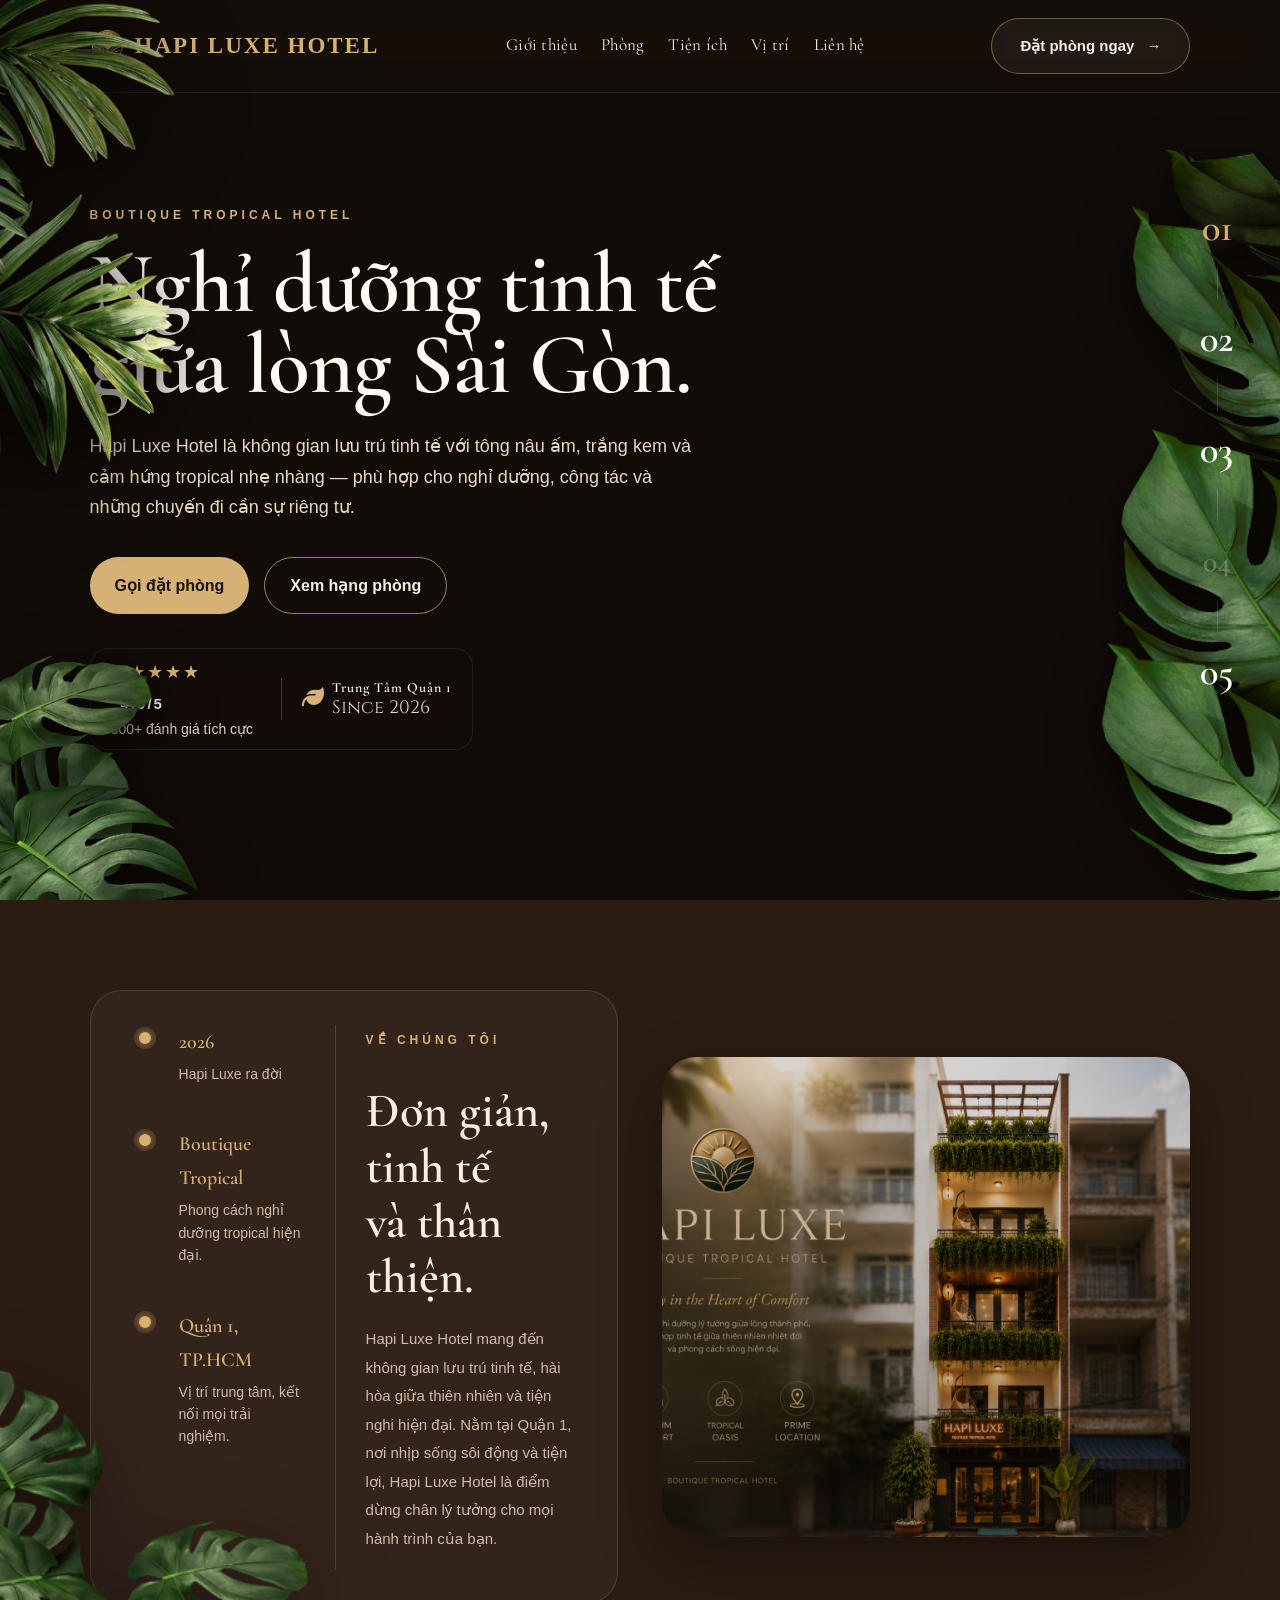
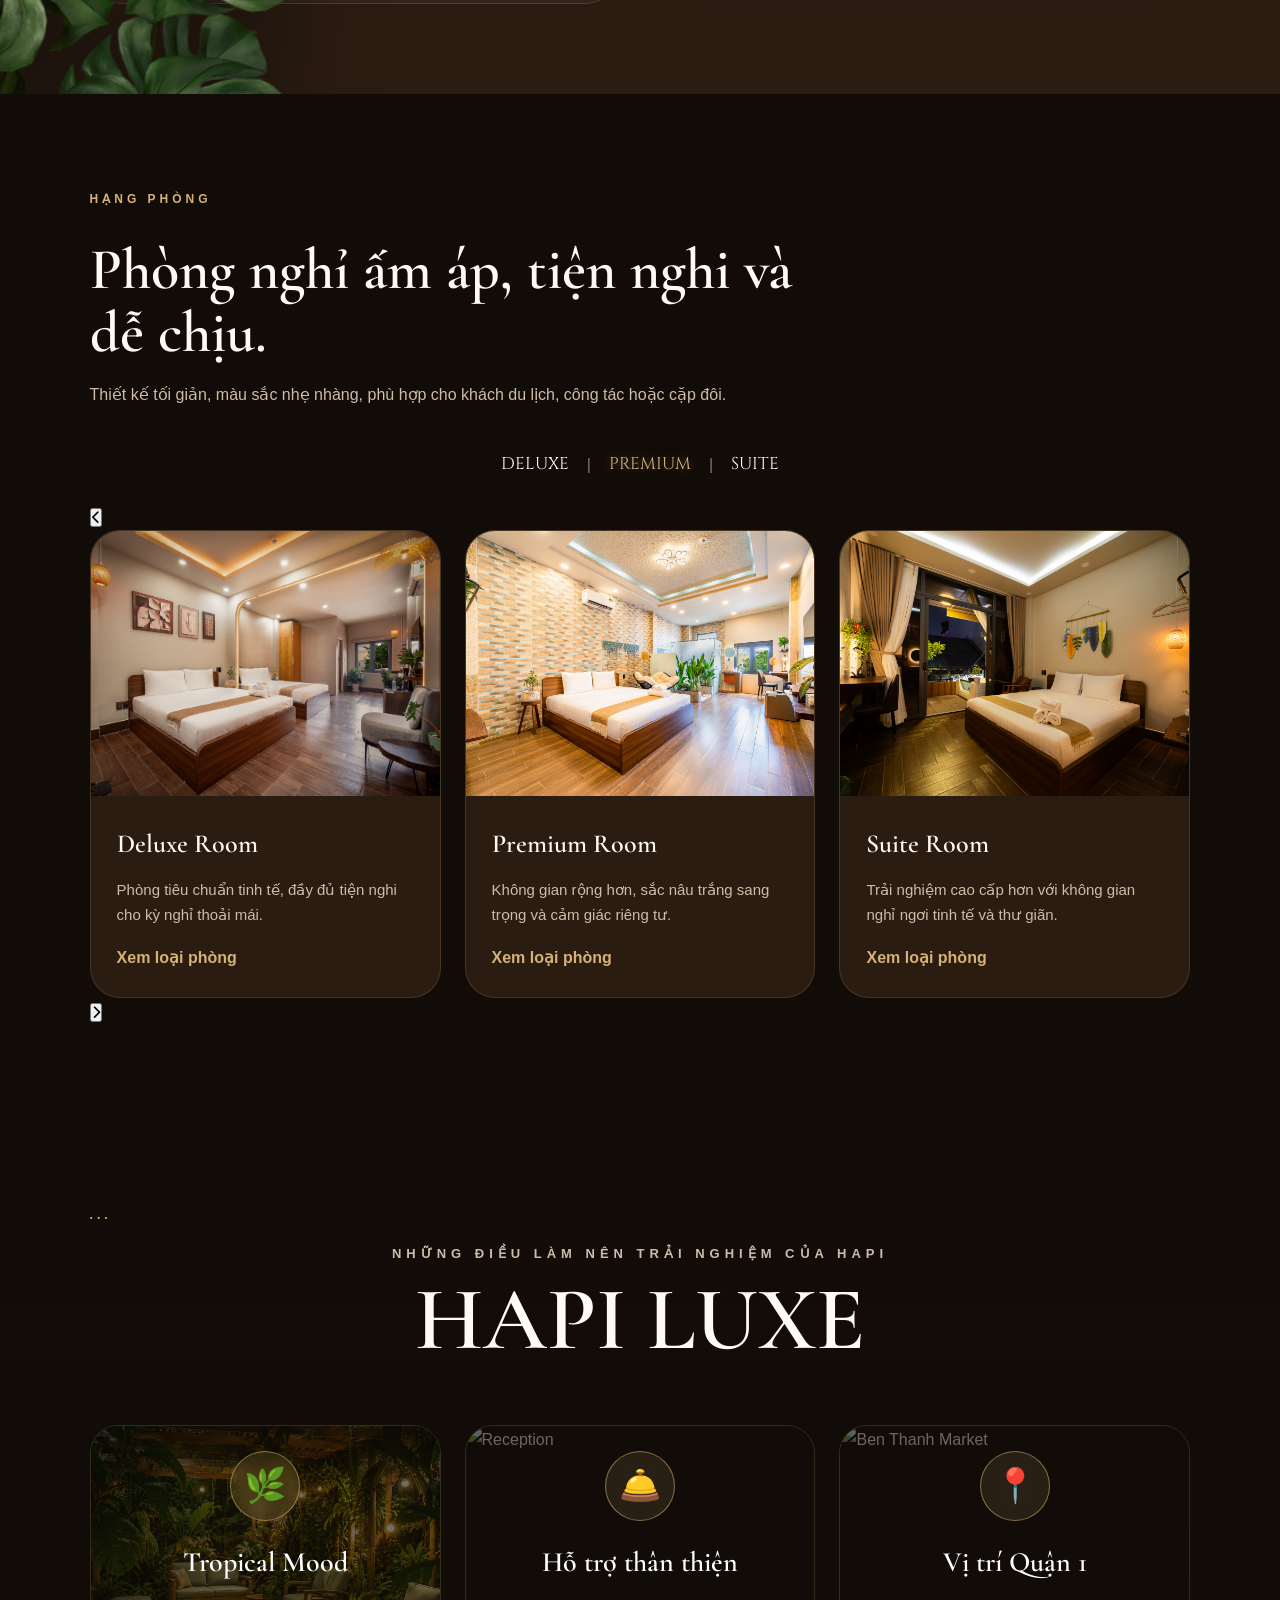
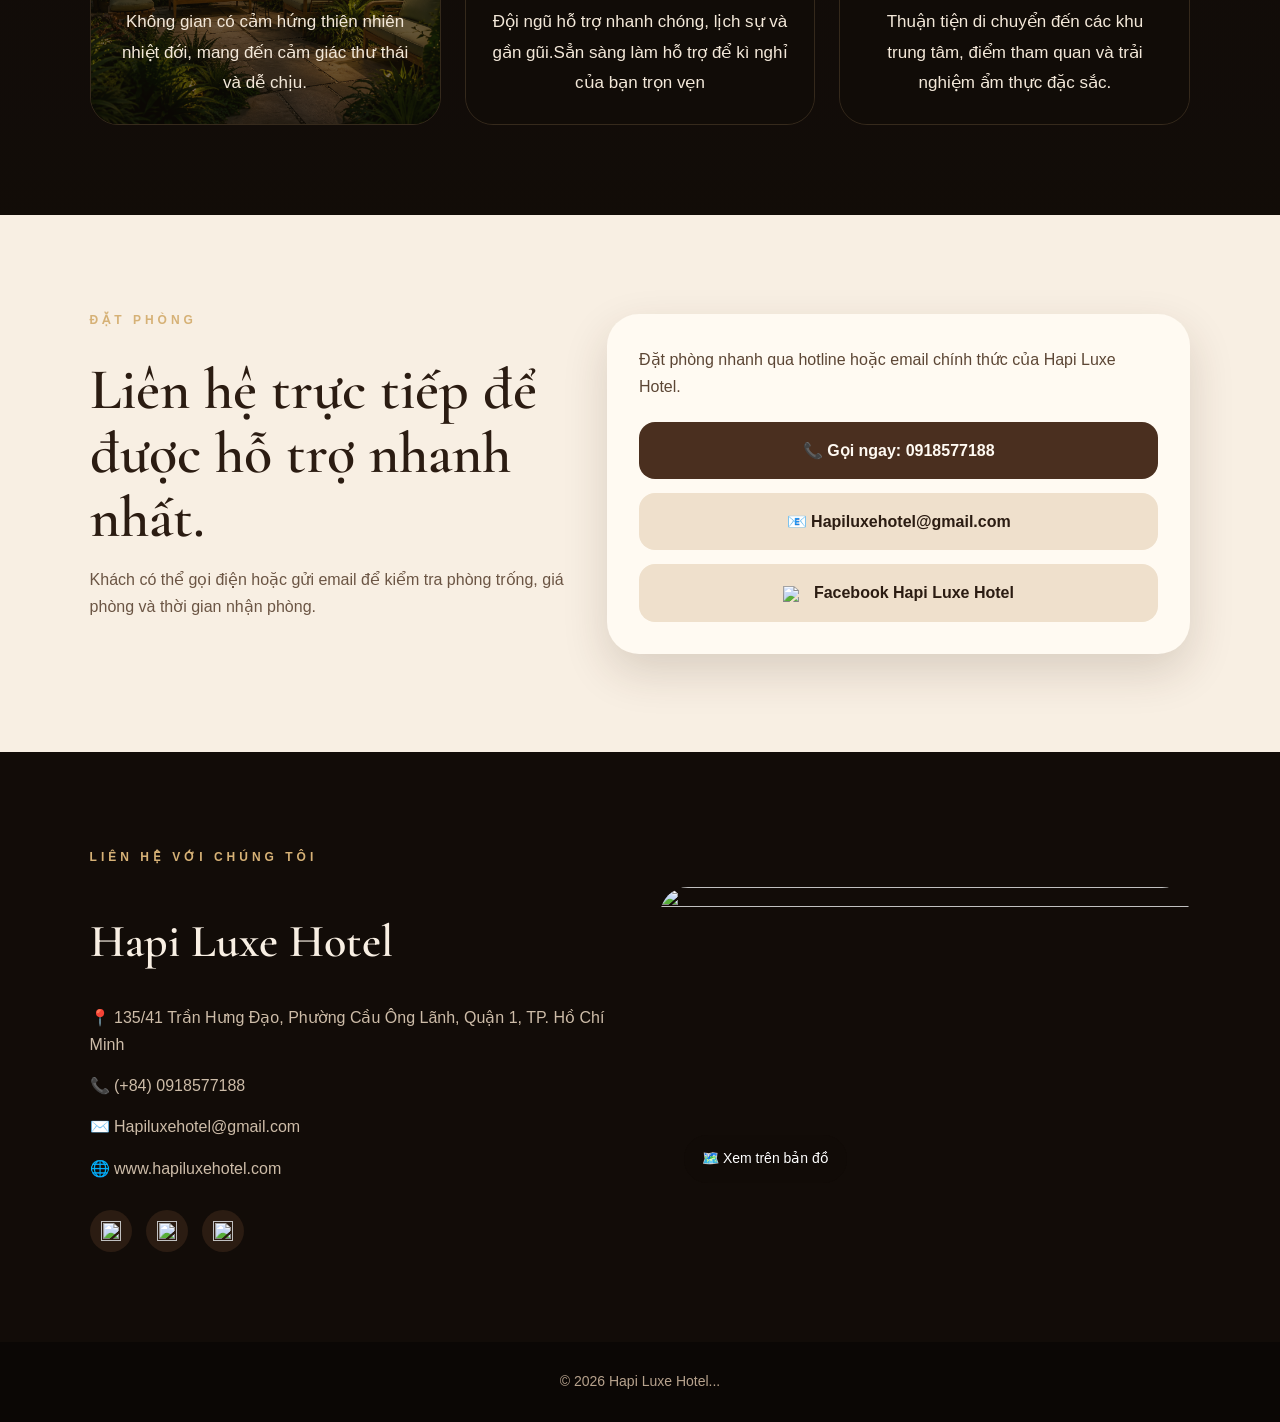
==== commit 6cf405e7: "Update index.html" ====
--- a/index.html
+++ b/index.html
@@ -1990,9 +1990,10 @@
            <h3>Suite Room</h3>
           <p>Trải nghiệm cao cấp hơn với không gian nghỉ ngơi tinh tế và thư giãn.</p>
           <div class="price">Xem loại phòng</div>
-        /div>
+        </div>
     </div>
-
+</div>
+      </div>
     <button class="room-arrow room-next">
         <i class="fa-solid fa-chevron-right"></i>
     </button>
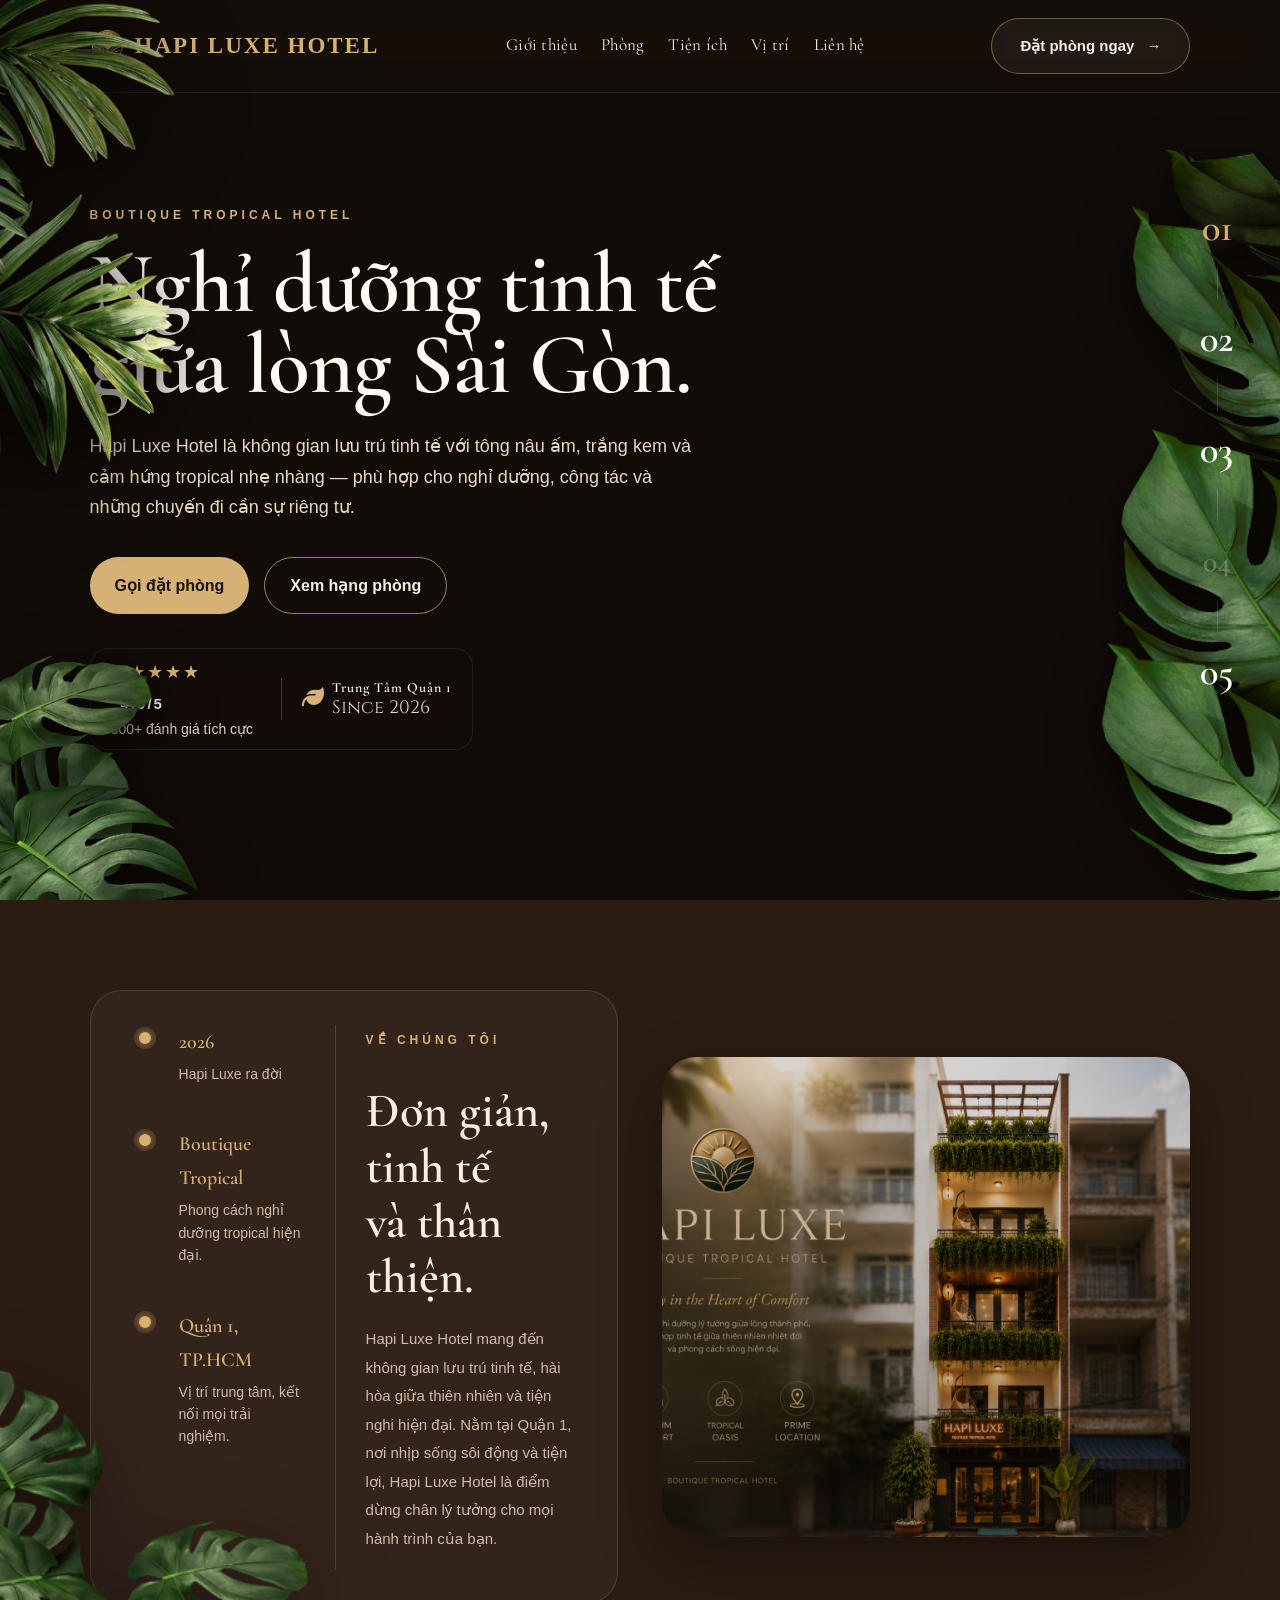
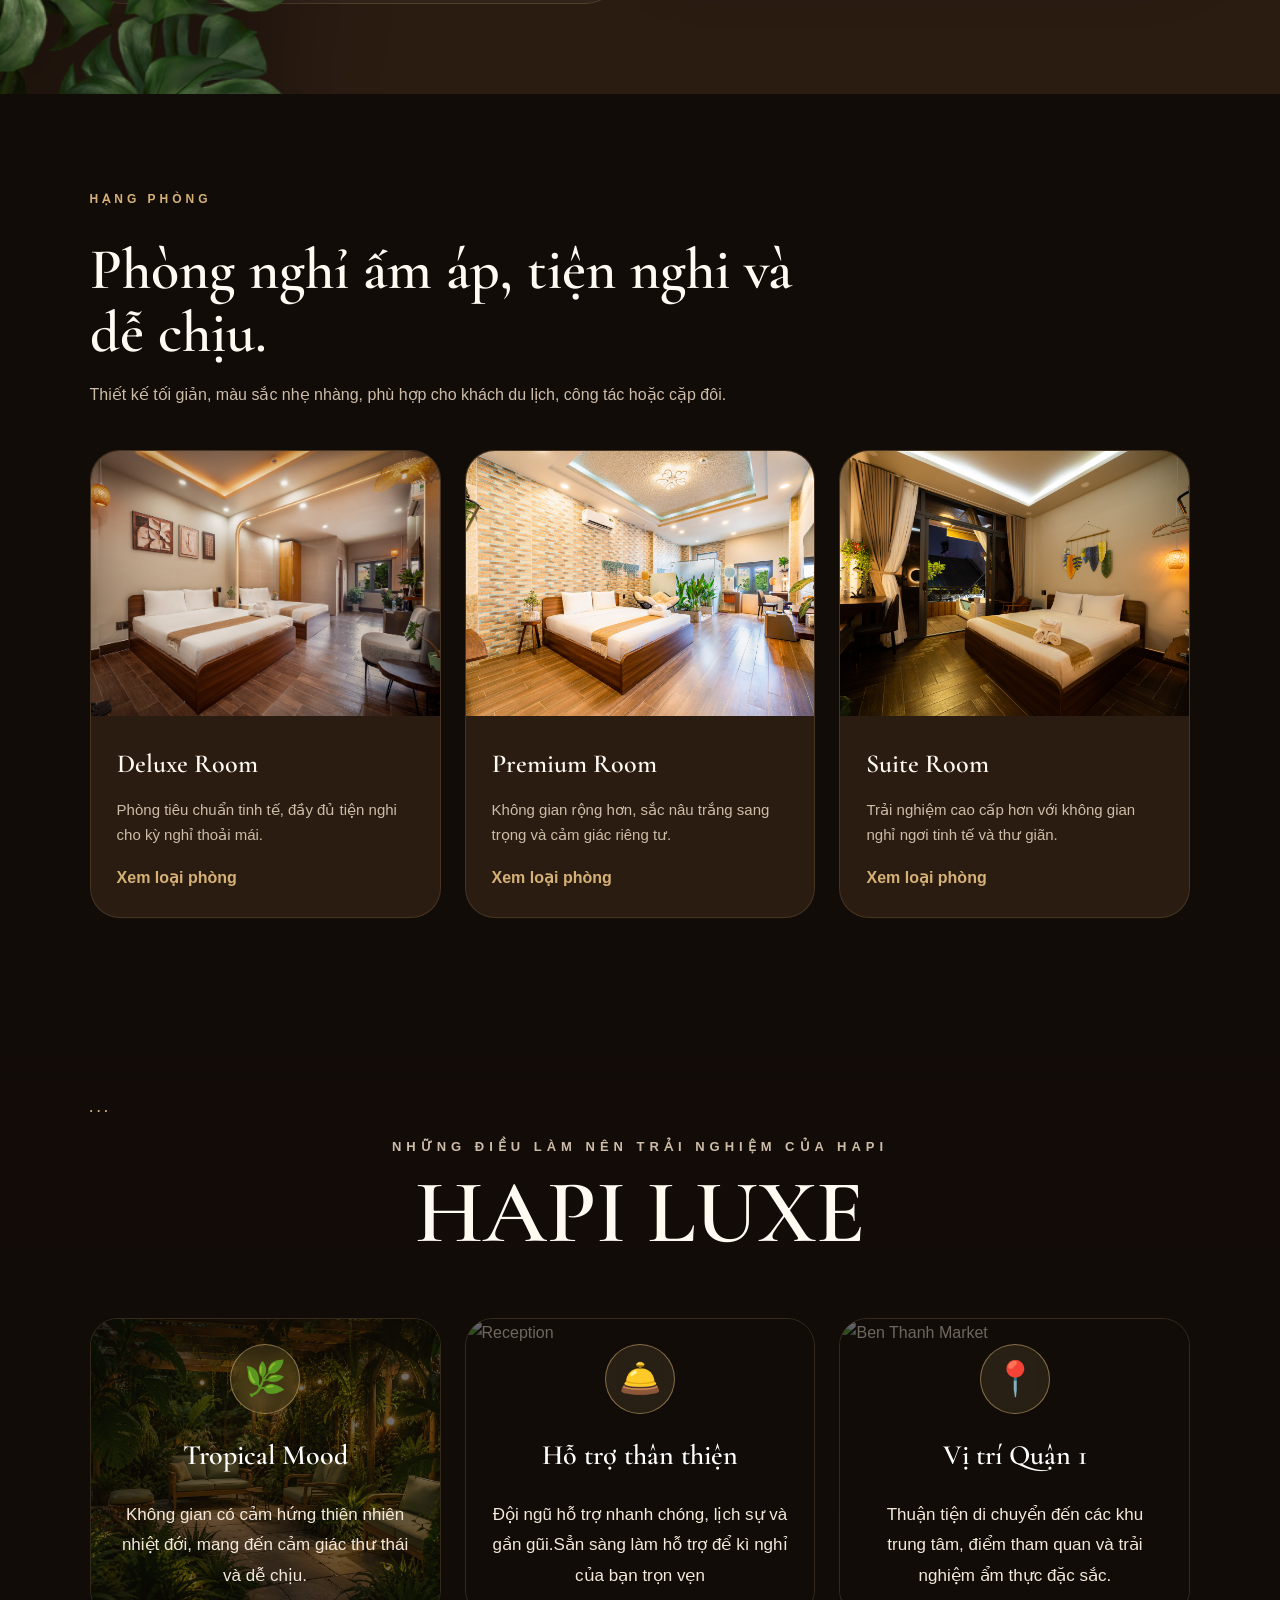
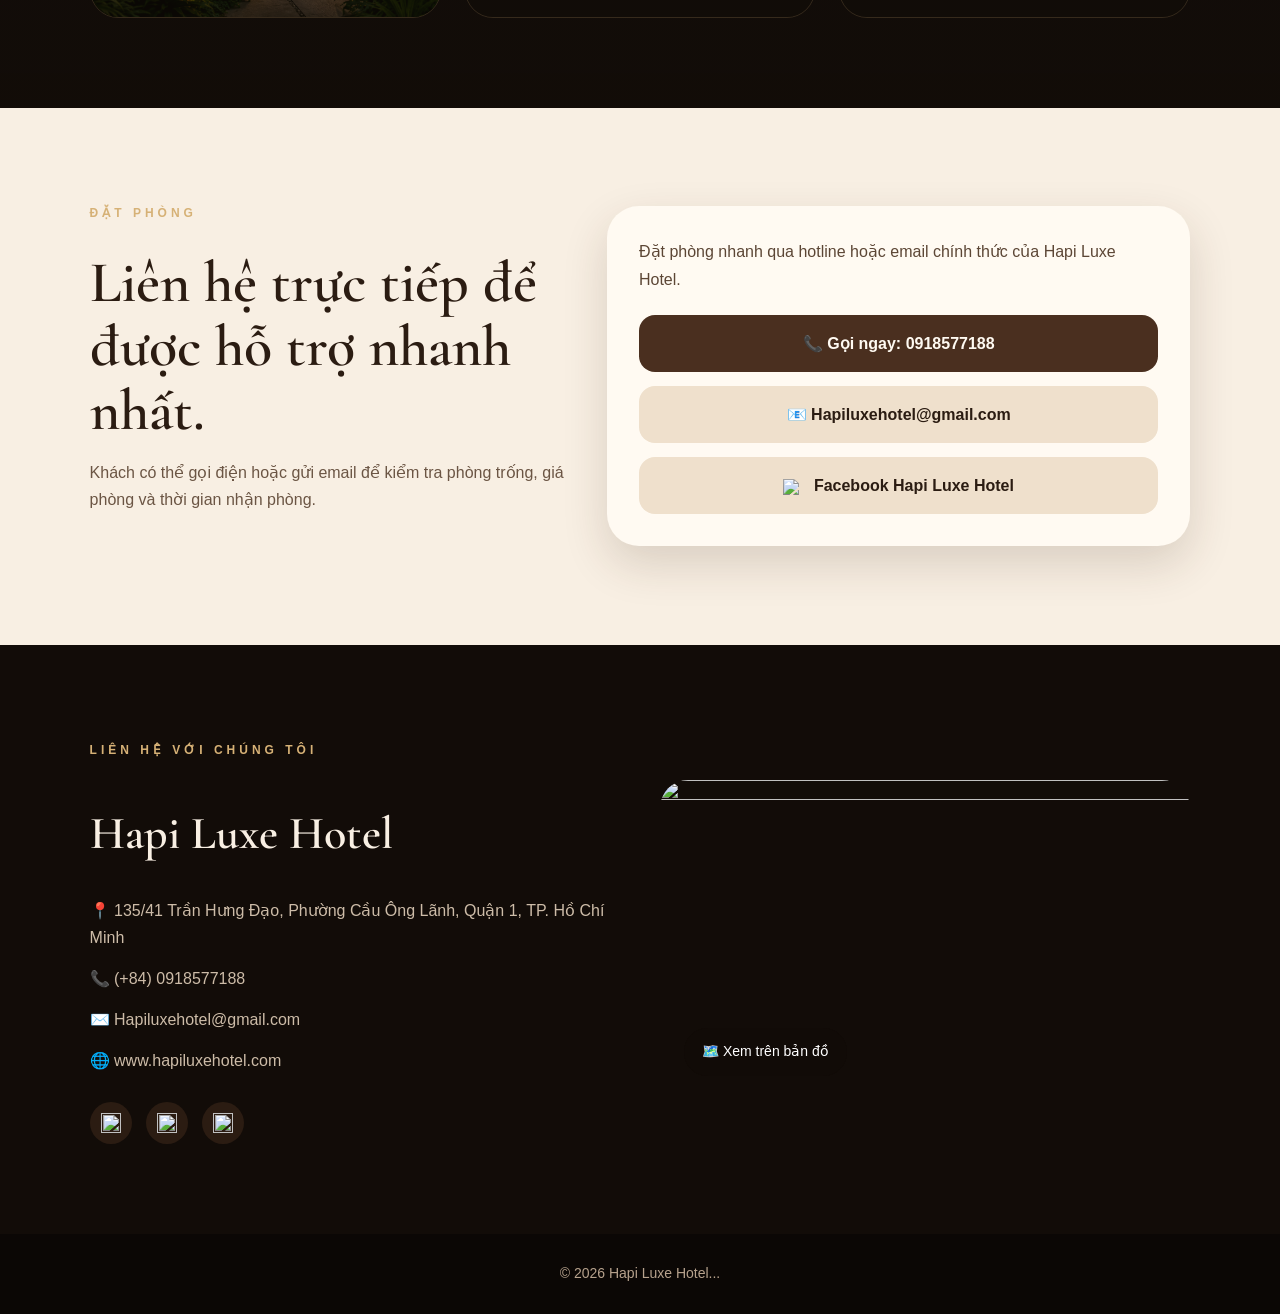
==== commit 8eb3ad93: "Update index.html" ====
--- a/index.html
+++ b/index.html
@@ -1439,13 +1439,12 @@
 @media (max-width: 900px){
     .hero-leaf-bottom-left{ width:120px; left:30px; bottom:-20px; }
 }
-    /* Hero decor leaves */
-
+    
    /* =====================================================
    MOBILE RESPONSIVE
 ===================================================== */
 .room-tabs{
-    display:flex;
+    display:none;
     justify-content:center;
     align-items:center;
     gap:18px;
@@ -1468,7 +1467,17 @@
 .divider{
     color:rgba(255,255,255,.45);
 }
+    .rooms-wrapper .room-arrow{
+    display:none;
+}
 @media (max-width:900px){
+  .room-tabs{
+    display:flex;
+}
+
+.rooms-wrapper .room-arrow{
+    display:flex;
+}
 /* ===== ABOUT MOBILE ===== */
 
 .about{
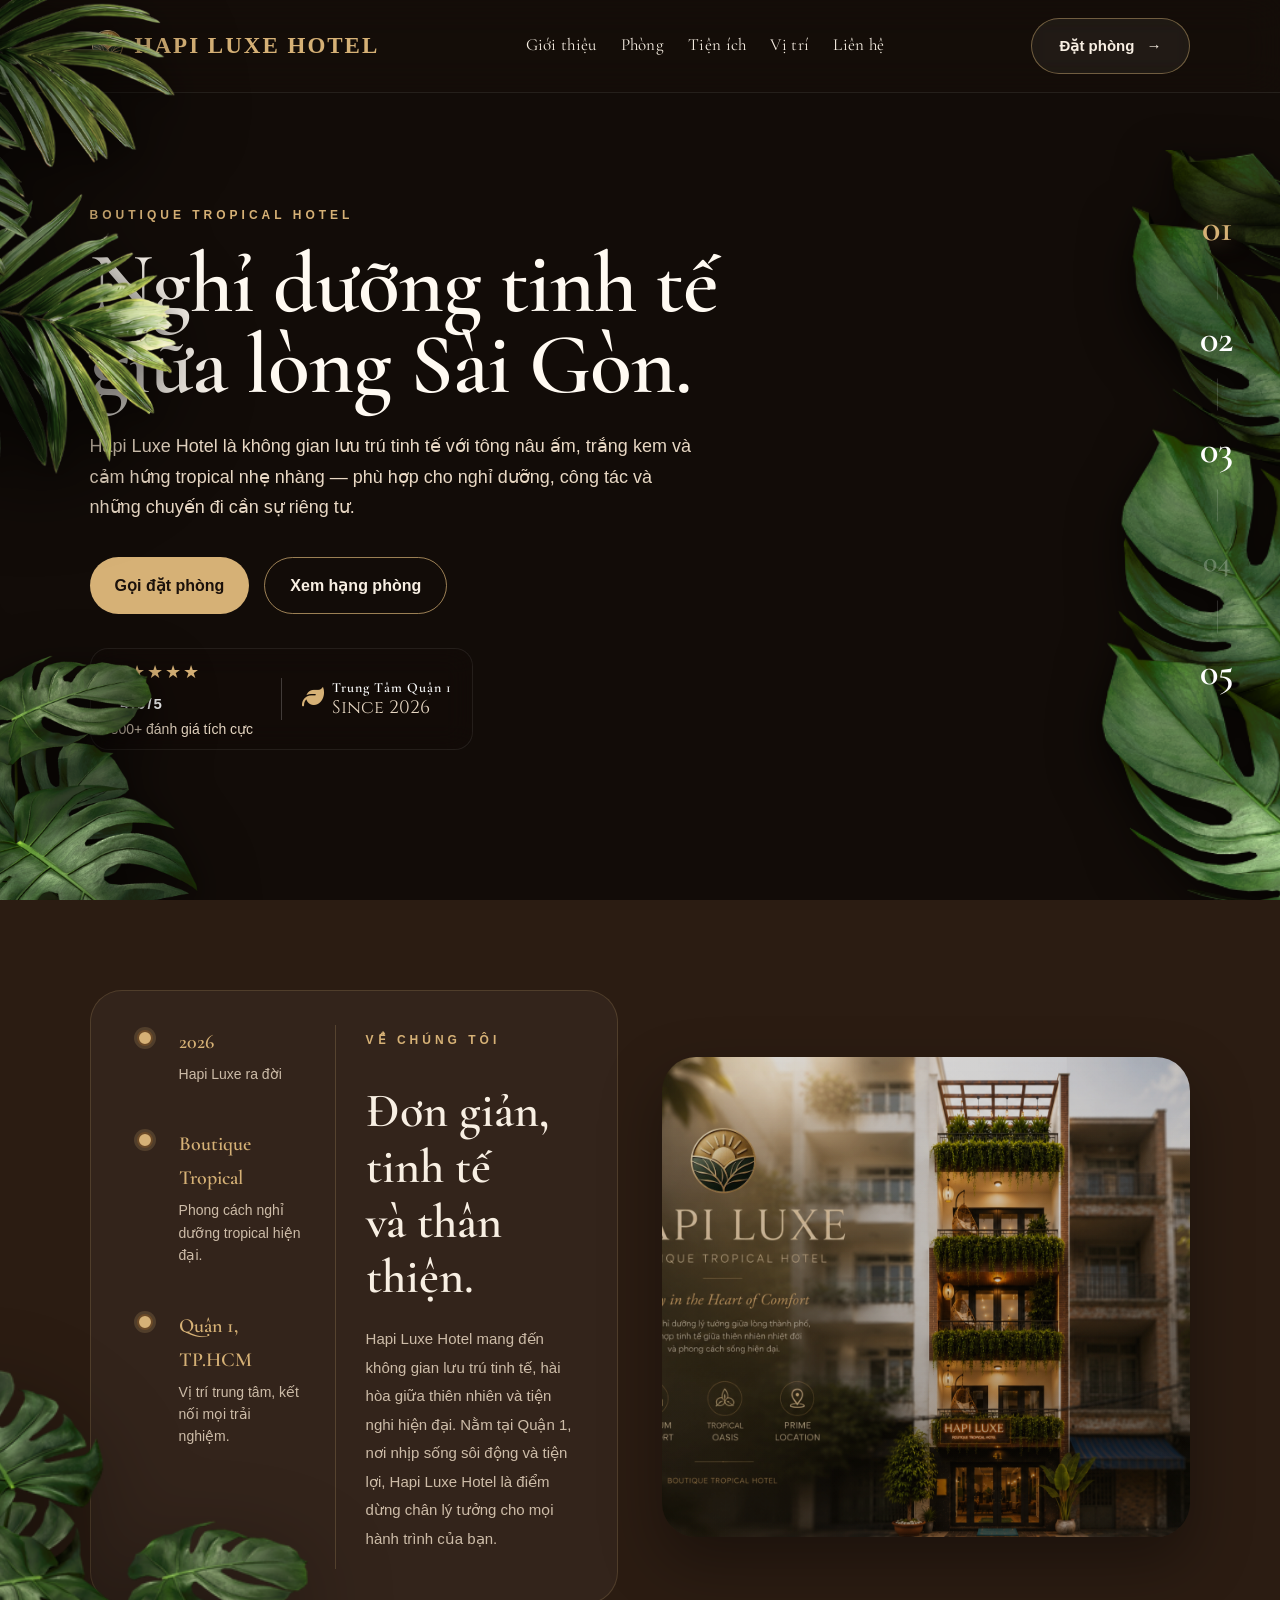
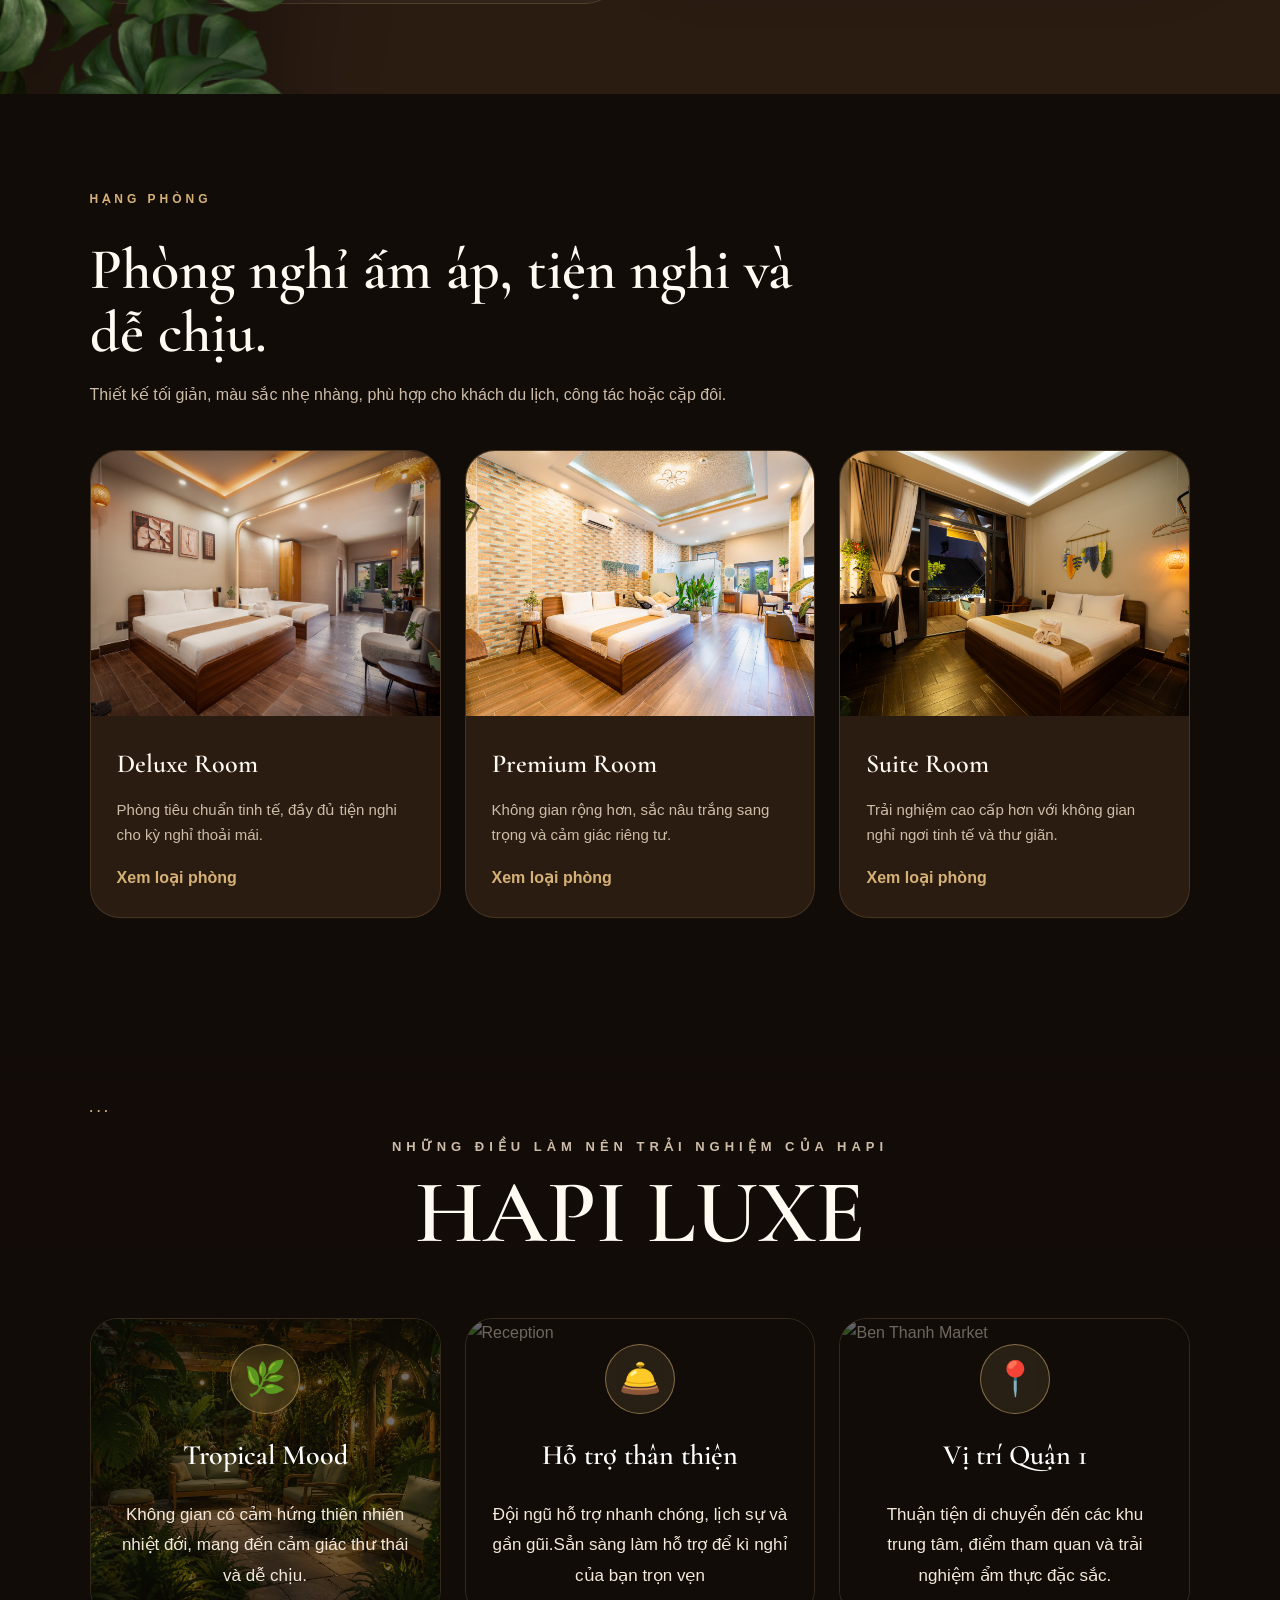
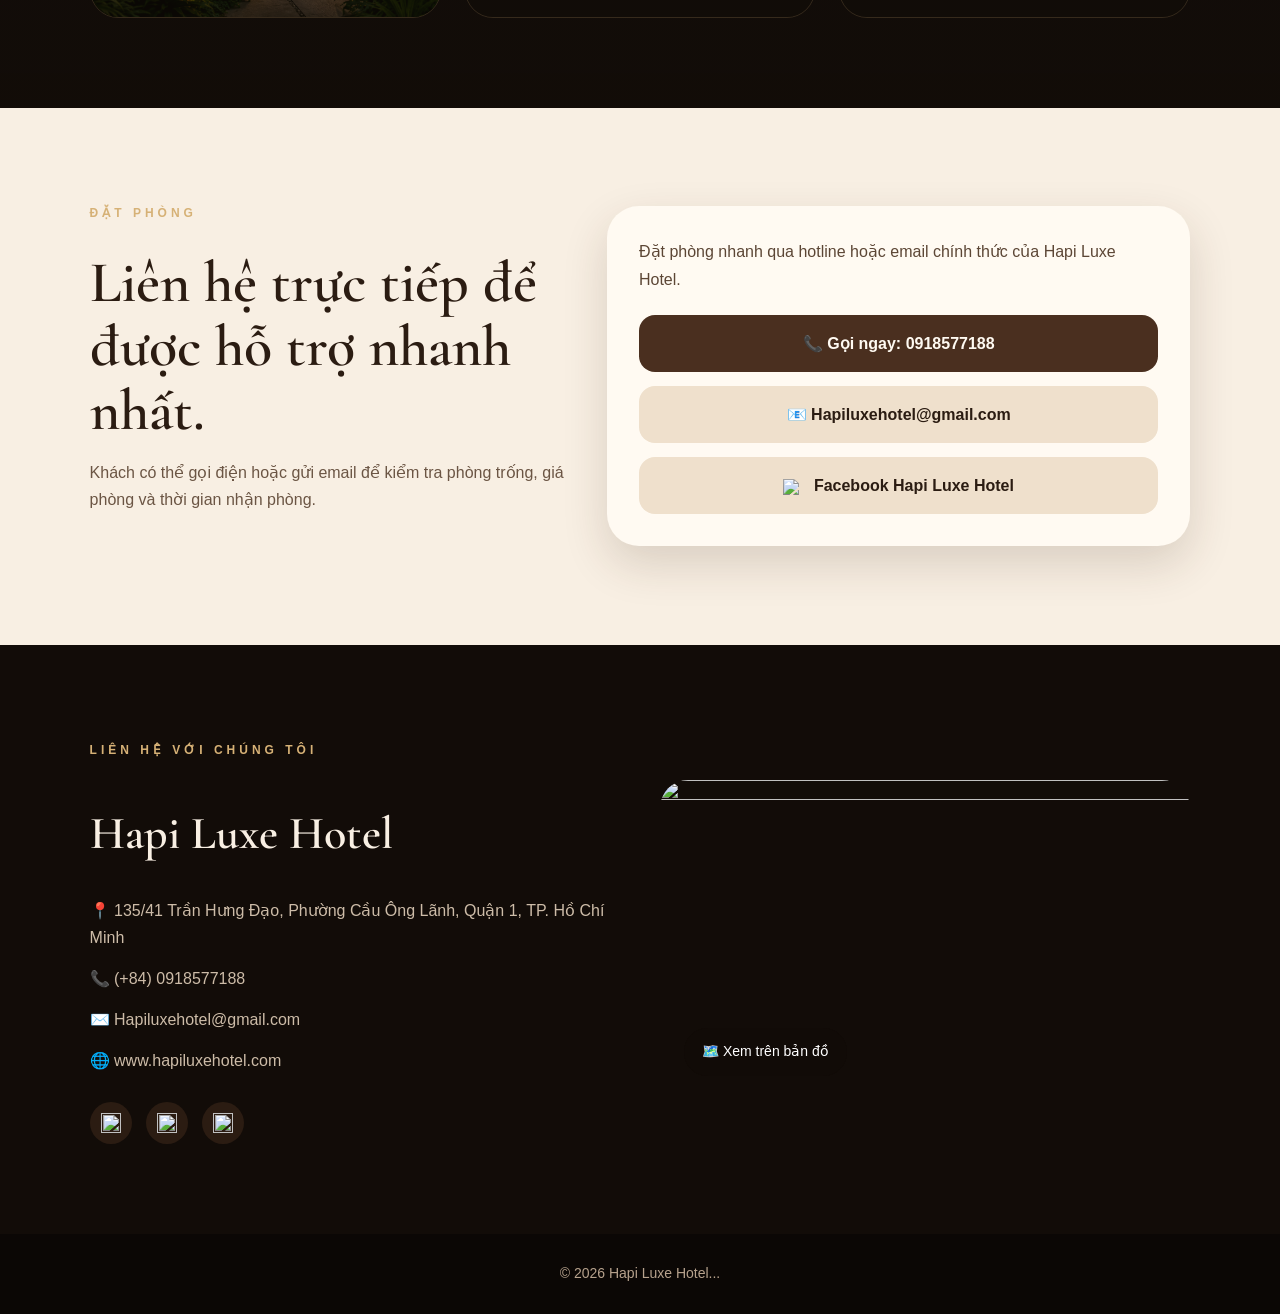
==== commit 328a14a3: "Update index.html" ====
--- a/index.html
+++ b/index.html
@@ -1436,8 +1436,14 @@
     50%{ transform: translateY(-8px) rotate(2deg); }
 }
 
-@media (max-width: 900px){
-    .hero-leaf-bottom-left{ width:120px; left:30px; bottom:-20px; }
+@media (max-width:900px){
+  .about-leaf{
+    display:none;
+}
+
+    .hero-leaf-bottom-left{
+        display:none;
+    }
 }
     
    /* =====================================================
@@ -1822,7 +1828,7 @@
     </div>
 
     <a href="#booking" class="book-btn">
-        Đặt phòng ngay
+        Đặt phòng
         <span>→</span>
     </a>
     
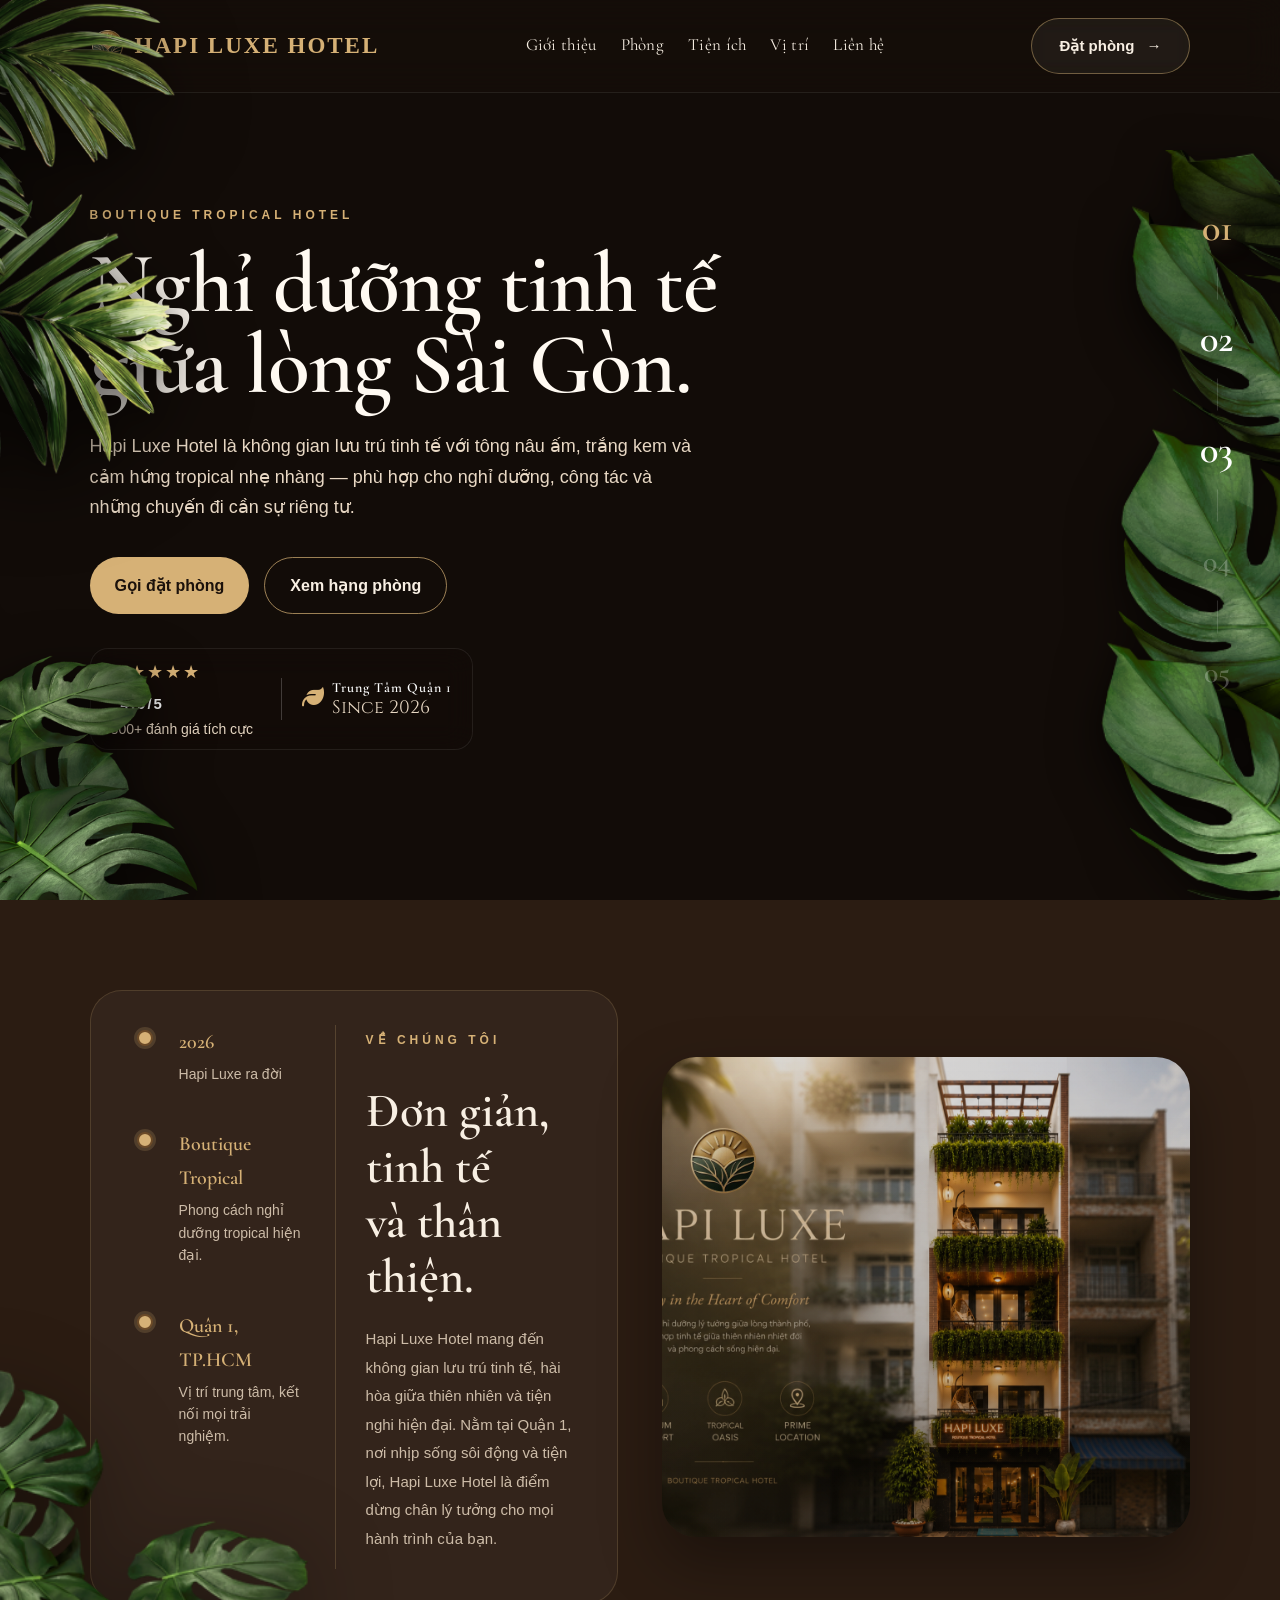
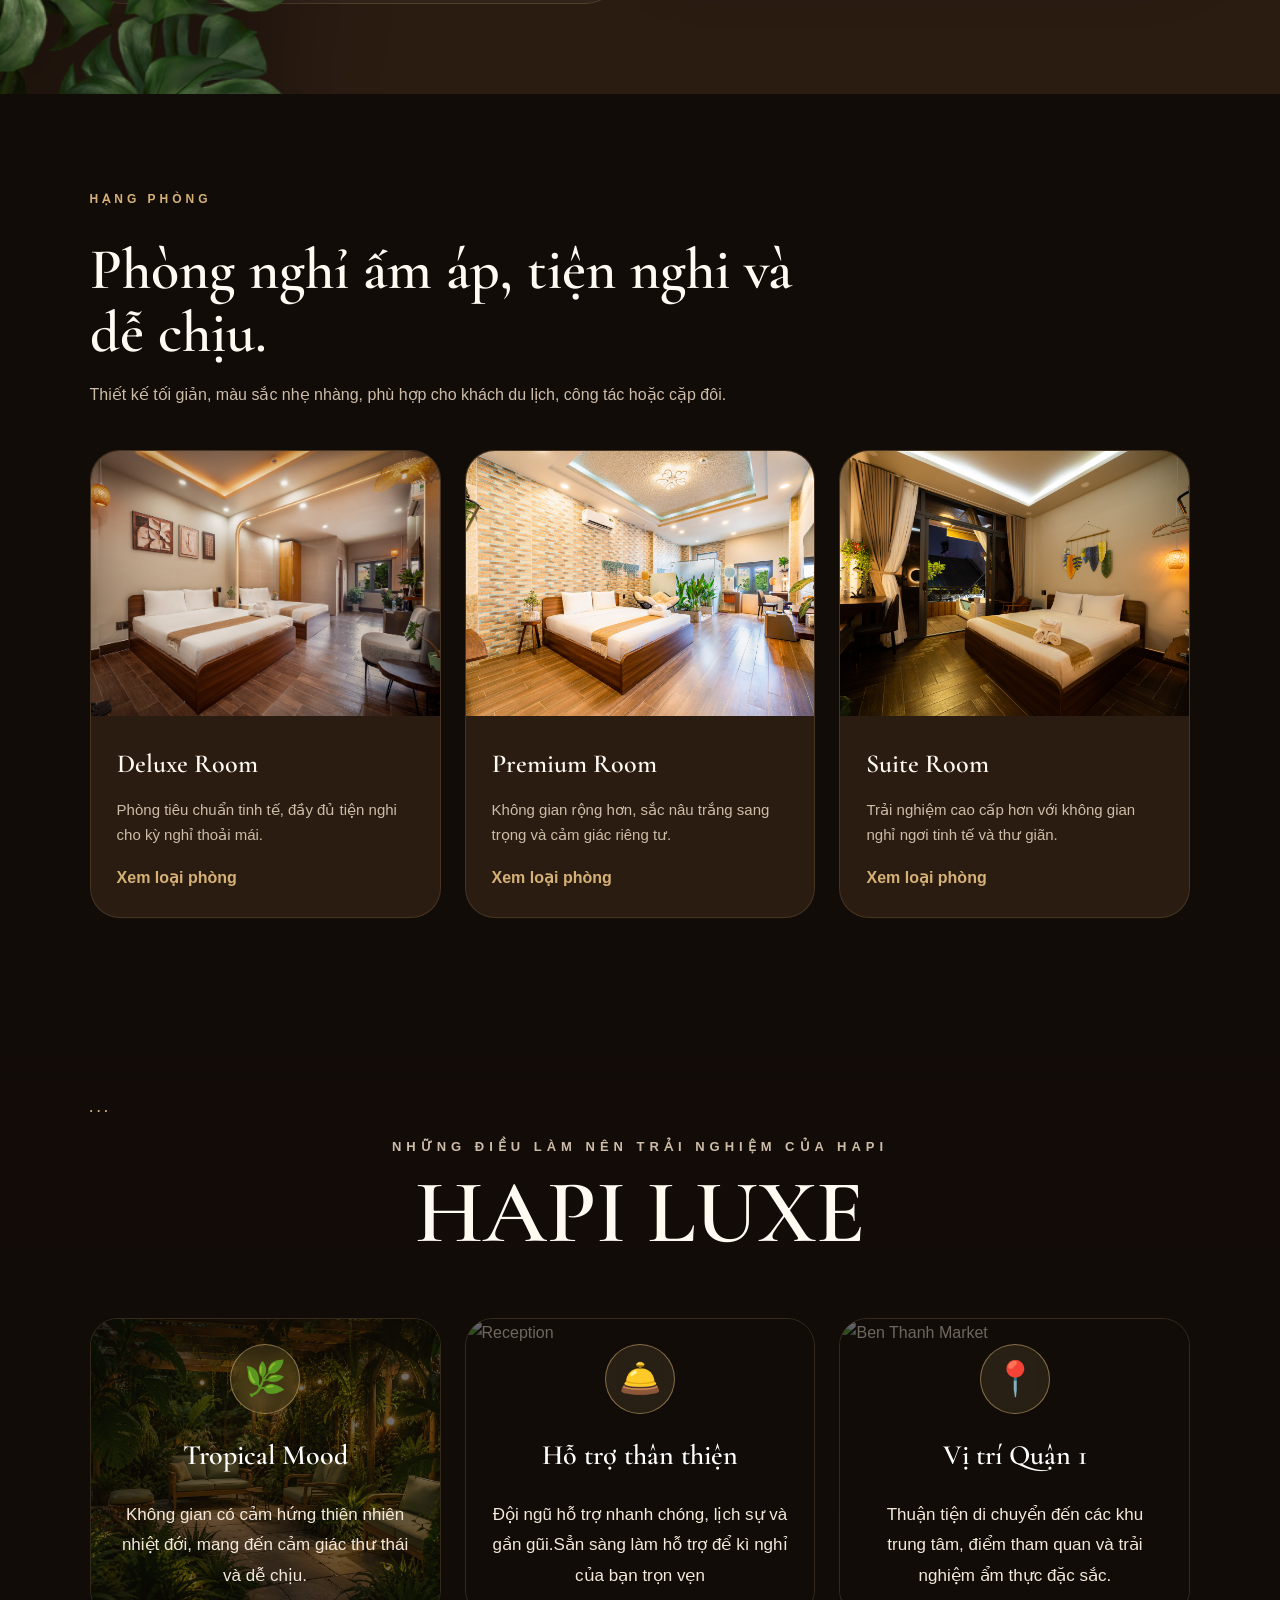
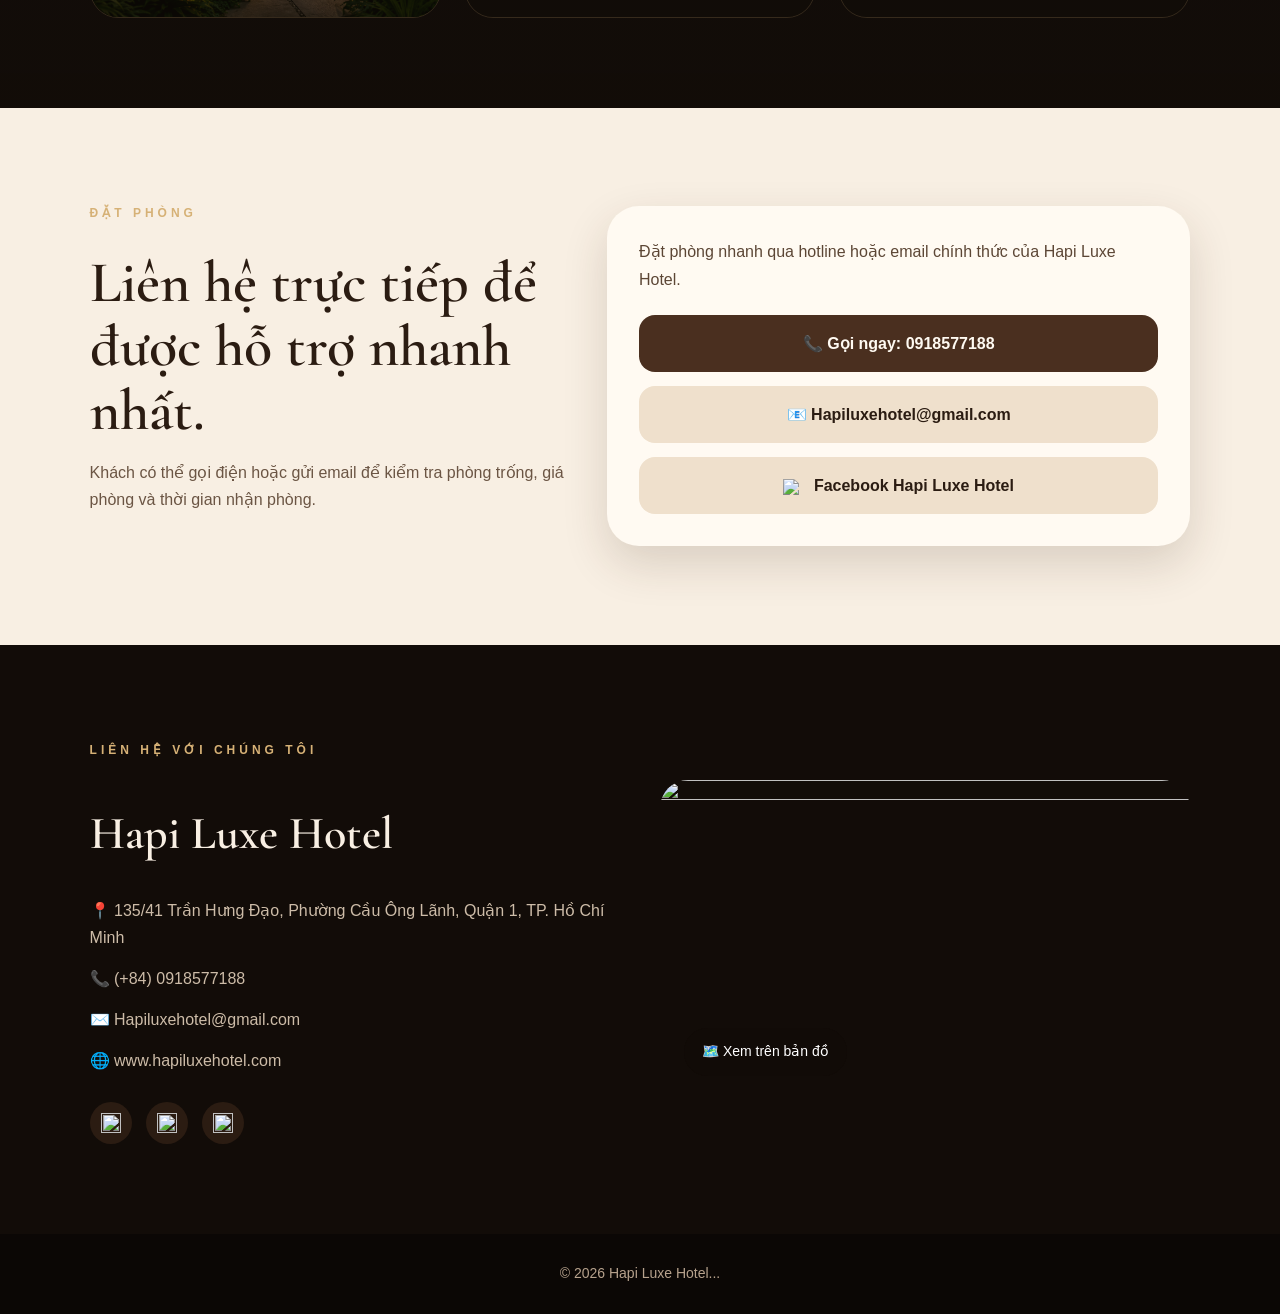
==== commit 5efd4062: "Update index.html" ====
--- a/index.html
+++ b/index.html
@@ -1783,6 +1783,68 @@
         min-height:340px;
 
     }
+
+}
+    /* ==========================
+   INTRO
+========================== */
+
+#intro{
+
+    position:fixed;
+
+    inset:0;
+
+    background:#120c08;
+
+    display:flex;
+
+    justify-content:center;
+
+    align-items:center;
+
+    z-index:999999;
+
+    transition:opacity .6s ease;
+
+}
+
+#intro img{
+
+    width:120px;
+
+    opacity:0;
+
+    transform:scale(.82);
+
+    animation:introLogo .8s forwards;
+
+}
+
+@keyframes introLogo{
+
+    0%{
+        opacity:0;
+        transform:scale(.82);
+    }
+
+    55%{
+        opacity:1;
+        transform:scale(1);
+    }
+
+    100%{
+        opacity:1;
+        transform:scale(1);
+    }
+
+}
+
+#intro.hide{
+
+    opacity:0;
+
+    pointer-events:none;
 
 }
   </style>
@@ -1813,6 +1875,11 @@
 </script>
 </head>
 <body>
+  <div id="intro">
+
+    <img src="logo.png" alt="Hapi Luxe Hotel">
+
+</div>
   <div class="edge-leaf-left"><img src="images/decor/leaf-left2.png" alt=""></div>
   <nav class="topbar">
     <a href="#top" class="brand" style="display:flex; align-items:center; gap:10px;">
@@ -2637,6 +2704,21 @@
     });
 
 }
+  /* ==========================
+   INTRO
+========================== */
+
+window.addEventListener("load",()=>{
+
+    setTimeout(()=>{
+
+        document
+        .getElementById("intro")
+        .classList.add("hide");
+
+    },800);
+
+});
 </script>
 
 </body>
